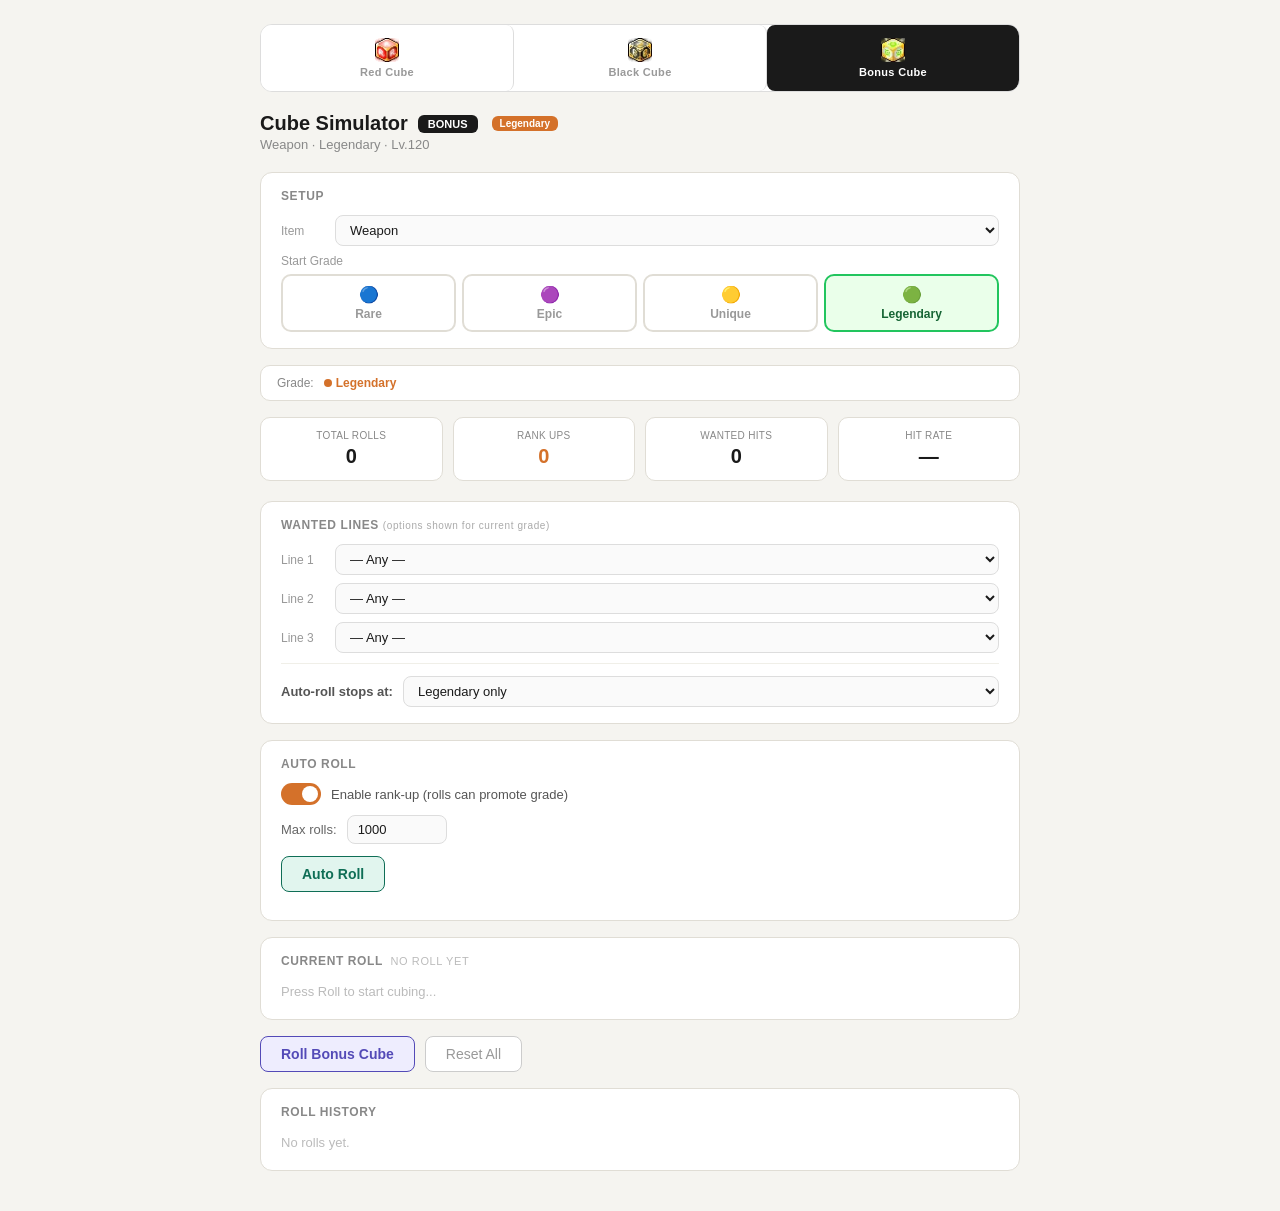
==== index.html @ b722763c "Update index.html" ====
<!DOCTYPE html>
<html lang="en">
<head>
<meta charset="UTF-8">
<meta name="viewport" content="width=device-width, initial-scale=1.0">
<title>MapleStory Cube Simulator</title>
<style>
  *, *::before, *::after { box-sizing: border-box; margin: 0; padding: 0; }
  body { font-family: -apple-system, BlinkMacSystemFont, 'Segoe UI', sans-serif; background: #f5f4f0; color: #1a1a1a; min-height: 100vh; padding: 24px 16px; }
  .container { max-width: 760px; margin: 0 auto; }

  .pot-tabs { display: flex; gap: 0; margin-bottom: 20px; border-radius: 12px; overflow: hidden; border: 1px solid #ddd; background: #fff; }
  .pot-tab {
    flex: 1; padding: 13px 10px; text-align: center; cursor: pointer;
    font-size: 14px; font-weight: 600; border: none; background: #fff;
    color: #999; transition: background 0.15s, color 0.15s; border-right: 1px solid #ddd;
    display: flex; flex-direction: column; align-items: center; gap: 4px; font-family: inherit;
  }
  .pot-tab:last-child { border-right: none; }
  .pot-tab .tab-icon { font-size: 20px; line-height: 1; width: 24px; height: 24px; object-fit: contain; }
  .pot-tab .tab-label { font-size: 11px; letter-spacing: 0.03em; }
  .pot-tab.active-bpot       { background: #1a1a1a; color: #fff; }
  .pot-tab.active-mpot-red   { background: #c0392b; color: #fff; }
  .pot-tab.active-mpot-black { background: #2c2c2c; color: #fff; }

  .grade-pill { font-size: 10px; font-weight: 700; padding: 2px 8px; border-radius: 6px; vertical-align: middle; margin-left: 4px; }
  .gpill-rare      { background: #2e8b57; color: #fff; }
  .gpill-epic      { background: #7b2d8b; color: #fff; }
  .gpill-unique    { background: #c9940a; color: #fff; }
  .gpill-legendary { background: #d4712a; color: #fff; }

  .sim-header { margin-bottom: 20px; }
  .sim-header h1 { font-size: 20px; font-weight: 700; margin-bottom: 2px; display: flex; align-items: center; gap: 10px; flex-wrap: wrap; }
  .sim-header .sub { font-size: 13px; color: #888; }
  .cube-badge { font-size: 11px; font-weight: 700; padding: 3px 10px; border-radius: 6px; }
  .badge-bpot  { background: #1a1a1a; color: #fff; }
  .badge-red   { background: #c0392b; color: #fff; }
  .badge-black { background: #2c2c2c; color: #fff; }

  .current-grade-bar {
    display: flex; align-items: center; gap: 10px; margin-bottom: 16px;
    background: #fff; border: 1px solid #e0ddd5; border-radius: 10px; padding: 10px 16px;
  }
  .cg-label { font-size: 12px; color: #888; }
  .cg-track { display: flex; gap: 6px; align-items: center; flex: 1; }
  .cg-step { display: flex; align-items: center; gap: 4px; font-size: 12px; font-weight: 600; color: #ccc; }
  .cg-step.done  { color: #2e8b57; }
  .cg-step.doing { color: #d4712a; font-weight: 700; }
  .cg-step .dot { width: 8px; height: 8px; border-radius: 50%; background: currentColor; }
  .cg-arrow { color: #ccc; font-size: 10px; }
  .cg-arrow.done { color: #2e8b57; }
  .rank-up-chance { font-size: 11px; color: #888; margin-left: auto; white-space: nowrap; }
  .rank-up-chance b { color: #d4712a; }

  .stats { display: grid; grid-template-columns: repeat(4, 1fr); gap: 10px; margin-bottom: 20px; }
  .stat { background: #fff; border: 1px solid #e0ddd5; border-radius: 10px; padding: 12px; text-align: center; }
  .stat-label { font-size: 10px; color: #888; margin-bottom: 4px; text-transform: uppercase; letter-spacing: 0.03em; }
  .stat-val { font-size: 20px; font-weight: 600; color: #1a1a1a; }
  .stat-val.highlight { color: #d4712a; }

  .card { background: #fff; border: 1px solid #e0ddd5; border-radius: 12px; padding: 16px 20px; margin-bottom: 16px; }
  .card-title { font-size: 12px; font-weight: 600; color: #888; text-transform: uppercase; letter-spacing: 0.05em; margin-bottom: 12px; }

  .wanted-row { display: flex; align-items: center; gap: 10px; margin-bottom: 8px; }
  .wanted-label { font-size: 12px; color: #999; min-width: 44px; }
  .wanted-select { flex: 1; font-size: 13px; padding: 6px 10px; border: 1px solid #ddd; border-radius: 8px; background: #fafafa; color: #1a1a1a; cursor: pointer; outline: none; font-family: inherit; }
  .wanted-select:focus { border-color: #534AB7; }

  .grade-bar { display: flex; gap: 6px; }
  .grade-btn {
    flex: 1; padding: 9px 6px; border-radius: 10px; border: 2px solid #e0ddd5;
    font-size: 12px; font-weight: 700; cursor: pointer; transition: all 0.15s;
    display: flex; flex-direction: column; align-items: center; gap: 3px;
    font-family: inherit; background: #fff; color: #999;
  }
  .grade-btn .grade-icon { font-size: 16px; }
  .grade-btn.active-rare      { background: #e6f0ff; border-color: #3b82f6; color: #1e40af; }
  .grade-btn.active-epic      { background: #f0e8f8; border-color: #7b2d8b; color: #52007a; }
  .grade-btn.active-unique    { background: #fff7cc; border-color: #facc15; color: #a16207; }
  .grade-btn.active-legendary { background: #eaffea; border-color: #22c55e; color: #166534; }

  .target-grade-row { display: flex; align-items: center; gap: 10px; margin-top: 10px; padding-top: 12px; border-top: 1px solid #f0efe8; }
  .target-grade-row label { font-size: 13px; color: #555; min-width: 90px; font-weight: 600; }
  .target-grade-row select { font-size: 13px; padding: 6px 10px; border: 1px solid #ddd; border-radius: 8px; background: #fafafa; color: #1a1a1a; cursor: pointer; outline: none; font-family: inherit; flex: 1; }

  .line-row { display: flex; align-items: center; gap: 10px; padding: 6px 0; border-bottom: 1px solid #f5f4f0; }
  .line-row:last-of-type { border-bottom: none; }
  .line-num { font-size: 12px; color: #bbb; min-width: 16px; }
  .line-name { flex: 1; font-size: 14px; color: #1a1a1a; }
  .badge { font-size: 11px; padding: 2px 9px; border-radius: 6px; font-weight: 500; }
  .badge-prime  { background: #EEEDFE; color: #3C3489; }
  .badge-normal { background: #f0efe8; color: #888; }
  .hit-notice    { margin-top: 8px; font-size: 12px; color: #534AB7; font-weight: 600; }
  .rankup-notice { margin-top: 8px; font-size: 12px; font-weight: 600; padding: 6px 10px; border-radius: 6px; }
  .rankup-to-epic      { background: #f0e8f8; color: #7b2d8b; }
  .rankup-to-unique    { background: #fff8e0; color: #7a5500; }
  .rankup-to-legendary { background: #fff0e0; color: #8a3a00; }

  .btn-row { display: flex; gap: 10px; margin-bottom: 16px; flex-wrap: wrap; }
  button { padding: 9px 20px; border-radius: 8px; border: 1px solid #ccc; background: #fff; color: #1a1a1a; font-size: 14px; cursor: pointer; transition: background 0.1s, transform 0.05s; font-family: inherit; }
  button:hover { background: #f0efe8; }
  button:active { transform: scale(0.97); }
  .btn-roll { font-weight: 600; }
  .btn-roll-bpot  { border-color: #534AB7; color: #534AB7; background: #EEEDFE; }
  .btn-roll-bpot:hover  { background: #e0ddf8; }
  .btn-roll-red   { border-color: #c0392b; color: #c0392b; background: #fdf0ef; }
  .btn-roll-red:hover   { background: #faddda; }
  .btn-roll-black { border-color: #2c2c2c; color: #2c2c2c; background: #f0f0f0; }
  .btn-roll-black:hover { background: #e4e4e4; }
  .btn-auto { border-color: #0F6E56; color: #0F6E56; font-weight: 600; background: #E1F5EE; }
  .btn-auto:hover { background: #c5eddf; }
  .btn-auto:disabled { opacity: 0.4; cursor: not-allowed; }
  .btn-reset { color: #999; }

  .auto-row { display: flex; align-items: center; gap: 10px; margin-bottom: 12px; flex-wrap: wrap; }
  .auto-row label { font-size: 13px; color: #666; }
  .auto-input { width: 100px; padding: 6px 10px; border: 1px solid #ddd; border-radius: 8px; font-size: 13px; background: #fafafa; color: #1a1a1a; outline: none; font-family: inherit; }
  .auto-input:focus { border-color: #534AB7; }
  .auto-progress { font-size: 12px; color: #888; }

  .rankup-toggle { display: flex; align-items: center; gap: 10px; margin-bottom: 10px; }
  .toggle-switch { position: relative; display: inline-block; width: 40px; height: 22px; }
  .toggle-switch input { opacity: 0; width: 0; height: 0; }
  .slider { position: absolute; cursor: pointer; top:0; left:0; right:0; bottom:0; background:#ccc; border-radius:22px; transition:.3s; }
  .slider:before { position:absolute; content:""; height:16px; width:16px; left:3px; bottom:3px; background:#fff; border-radius:50%; transition:.3s; }
  input:checked + .slider { background: #d4712a; }
  input:checked + .slider:before { transform: translateX(18px); }
  .toggle-label { font-size: 13px; color: #555; }

  .history-list { max-height: 300px; overflow-y: auto; display: flex; flex-direction: column; gap: 4px; }
  .history-item { background: #fafafa; border-radius: 8px; padding: 6px 10px; font-size: 12px; color: #555; display: flex; gap: 8px; align-items: center; border: 1px solid transparent; flex-wrap: wrap; }
  .history-item.is-hit    { background: #EEEDFE; border-color: #c8c4f0; }
  .history-item.is-rankup { background: #fff0e0; border-color: #f0c080; }
  .history-num  { color: #bbb; min-width: 28px; font-size: 11px; }
  .history-lines { flex: 1; line-height: 1.5; min-width: 0; }
  .history-hit-badge    { font-size: 10px; background: #534AB7; color: #fff; padding: 1px 7px; border-radius: 5px; font-weight: 600; flex-shrink: 0; }
  .history-rankup-badge { font-size: 10px; background: #d4712a; color: #fff; padding: 1px 7px; border-radius: 5px; font-weight: 600; flex-shrink: 0; }
  .history-grade-pill { font-size: 10px; padding: 1px 6px; border-radius: 5px; font-weight: 700; flex-shrink: 0; }
  .history-list::-webkit-scrollbar { width: 4px; }
  .history-list::-webkit-scrollbar-thumb { background: #ddd; border-radius: 4px; }

  .summary-box { border-radius: 10px; padding: 12px 16px; margin-bottom: 4px; }
  .summary-green   { background: #E1F5EE; border: 1px solid #9FE1CB; }
  .summary-red-err { background: #FAECE7; border: 1px solid #F5C4B3; }
  .summary-box .sum-title { font-size: 12px; font-weight: 600; margin-bottom: 6px; }
  .summary-green   .sum-title { color: #085041; }
  .summary-red-err .sum-title { color: #712B13; }
  .summary-box .sum-body { font-size: 13px; line-height: 1.6; }
  .summary-green   .sum-body { color: #0F6E56; }
  .summary-red-err .sum-body { color: #993C1D; }
  .hit-list-row { font-size: 12px; color: #0F6E56; padding: 3px 0; border-bottom: 1px solid #9FE1CB44; }
  .hit-list-num { color: #bbb; min-width: 32px; display: inline-block; }

  .empty-note   { font-size: 13px; color: #bbb; padding: 4px 0; }
  .loading-note { font-size: 13px; color: #aaa; padding: 4px 0; font-style: italic; }
  .error-note   { font-size: 13px; color: #c0392b; padding: 4px 0; }
</style>
</head>
<body>
<div class="container">

  <!-- TABS -->
  <div class="pot-tabs">
    <button class="pot-tab" id="tab-mpot-red" onclick="switchPot('mpot-red')">
      <img class="tab-icon" src="images/RED.webp" onerror="this.outerHTML='<span class=tab-icon>🟥</span>'" alt="">
      <span class="tab-label">Red Cube</span>
    </button>
    <button class="pot-tab" id="tab-mpot-black" onclick="switchPot('mpot-black')">
      <img class="tab-icon" src="images/BLACK.webp" onerror="this.outerHTML='<span class=tab-icon>⬛</span>'" alt="">
      <span class="tab-label">Black Cube</span>
    </button>
    <button class="pot-tab" id="tab-bpot" onclick="switchPot('bpot')">
      <img class="tab-icon" src="images/ADDITIONAL.webp" onerror="this.outerHTML='<span class=tab-icon>💠</span>'" alt="">
      <span class="tab-label">Bonus Cube</span>
    </button>
  </div>

  <!-- HEADER -->
  <div class="sim-header">
    <h1>
      Cube Simulator
      <span class="cube-badge badge-bpot" id="cube-badge">BONUS</span>
      <span class="grade-pill gpill-legendary" id="header-grade-pill">Legendary</span>
    </h1>
    <p class="sub" id="sim-sub">Weapon · Legendary · Lv.120</p>
  </div>

  <!-- SETUP -->
  <div class="card">
    <div class="card-title">Setup</div>
    <div class="wanted-row">
      <span class="wanted-label">Item</span>
      <select id="item-type" class="wanted-select" onchange="onItemChange()">
        <option value="weapon">Weapon</option>
        <option value="secondary">Secondary Weapon</option>
        <option value="emblem">Emblem</option>
        <option value="hat">Hat</option>
        <option value="overall">Overall</option>
        <option value="gloves">Gloves</option>
        <option value="accessory">Accessory</option>
      </select>
    </div>
    <div style="margin-bottom:0;">
      <div style="font-size:12px;color:#999;margin-bottom:6px;">Start Grade</div>
      <div class="grade-bar">
        <button class="grade-btn" id="gbtn-rare"      onclick="setStartGrade('rare')">      <span class="grade-icon">🔵</span>Rare</button>
        <button class="grade-btn" id="gbtn-epic"      onclick="setStartGrade('epic')">      <span class="grade-icon">🟣</span>Epic</button>
        <button class="grade-btn" id="gbtn-unique"    onclick="setStartGrade('unique')">    <span class="grade-icon">🟡</span>Unique</button>
        <button class="grade-btn active-legendary" id="gbtn-legendary" onclick="setStartGrade('legendary')"><span class="grade-icon">🟢</span>Legendary</button>
      </div>
    </div>
  </div>

  <!-- CURRENT GRADE TRACK -->
  <div class="current-grade-bar">
    <span class="cg-label">Grade:</span>
    <div class="cg-track" id="grade-track"></div>
    <span class="rank-up-chance" id="rankup-chance-label"></span>
  </div>

  <!-- STATS -->
  <div class="stats">
    <div class="stat"><div class="stat-label">Total Rolls</div><div class="stat-val" id="s-total">0</div></div>
    <div class="stat"><div class="stat-label">Rank Ups</div><div class="stat-val highlight" id="s-rankups">0</div></div>
    <div class="stat"><div class="stat-label">Wanted Hits</div><div class="stat-val" id="s-hits">0</div></div>
    <div class="stat"><div class="stat-label">Hit Rate</div><div class="stat-val" id="s-rate">—</div></div>
  </div>

  <!-- WANTED LINES -->
  <div class="card">
    <div class="card-title">Wanted Lines <span style="font-weight:400;color:#aaa;font-size:10px;text-transform:none;">(options shown for current grade)</span></div>
    <div id="wanted-lines"><div class="loading-note">Loading...</div></div>
    <div class="target-grade-row">
      <label>Auto-roll stops at:</label>
      <select id="target-grade"><option value="legendary" selected>Legendary only</option></select>
    </div>
  </div>

  <!-- AUTO ROLL -->
  <div class="card">
    <div class="card-title">Auto Roll</div>
    <div class="rankup-toggle">
      <label class="toggle-switch">
        <input type="checkbox" id="rankup-enabled" checked>
        <span class="slider"></span>
      </label>
      <span class="toggle-label">Enable rank-up (rolls can promote grade)</span>
    </div>
    <div class="auto-row">
      <label>Max rolls:</label>
      <input class="auto-input" type="number" id="auto-max" value="1000" min="1" max="100000">
      <span class="auto-progress" id="auto-progress"></span>
    </div>
    <div class="btn-row" style="margin-bottom:0;">
      <button class="btn-auto" id="btn-auto" onclick="doAutoRoll()">Auto Roll</button>
    </div>
    <div id="auto-summary" style="margin-top:12px;"></div>
  </div>

  <!-- CURRENT RESULT -->
  <div class="card">
    <div class="card-title">Current Roll &nbsp;<span id="roll-label" style="font-size:11px;color:#bbb;font-weight:400;">No roll yet</span></div>
    <div id="result-lines"><div class="empty-note">Press Roll to start cubing...</div></div>
  </div>

  <!-- ROLL BUTTONS -->
  <div class="btn-row">
    <button class="btn-roll btn-roll-bpot" id="btn-roll" onclick="doRoll()">Roll Bonus Cube</button>
    <button class="btn-reset" onclick="doReset()">Reset All</button>
  </div>

  <!-- HISTORY -->
  <div class="card">
    <div class="card-title">Roll History</div>
    <div class="history-list" id="history-list">
      <div class="empty-note">No rolls yet.</div>
    </div>
  </div>

</div>
<script>
// =============================================
// JSON FILE FORMAT (new multi-grade format):
//
// data/bpot/weapon.json:
// {
//   "rare":      [ ...probabilityInfos array... ],
//   "epic":      [ ...probabilityInfos array... ],
//   "unique":    [ ...probabilityInfos array... ],
//   "legendary": [ ...probabilityInfos array... ]
// }
//
// BACKWARD COMPATIBLE: if your existing files are a plain array [],
// they will be treated as legendary-only automatically.
//
// To generate all files for all grades, run fetch_data.py once.
// =============================================

const GRADE_ORDER = ['rare','epic','unique','legendary'];
const GRADE_LABEL = { rare:'Rare', epic:'Epic', unique:'Unique', legendary:'Legendary' };
const GRADE_ICON  = { rare:'🔵', epic:'🟣', unique:'🟡', legendary:'🟢' };
const ITEM_LABELS = {
  weapon:'Weapon', secondary:'Secondary Weapon', emblem:'Emblem',
  hat:'Hat', overall:'Overall', gloves:'Gloves', accessory:'Accessory'
};

const RANKUP_CHANCE = {
  'bpot':       { rare:4.7619, epic:1.9608, unique:0.4975, legendary:0 },
  'mpot-red':   { rare:2.0,    epic:1.0,    unique:0.2,    legendary:0 },
  'mpot-black': { rare:2.0,    epic:1.0,    unique:0.2,    legendary:0 },
};

// ── STATE ──
let currentPot   = 'bpot';
let currentItem  = 'weapon';
let startGrade   = 'legendary';
let currentGrade = 'legendary';
let fileCache    = {};  // key `pot|item` -> { rare:[...], epic:[...], unique:[...], legendary:[...] }
let totalRolls=0, wantedHits=0, rankUpCount=0, history=[];

// ── DATA PATHS (local JSON) ──
function dataPath(pot, item) {
  if (pot === 'bpot')        return `data/bpot/${item}.json`;
  if (pot === 'mpot-red')    return `data/mpot/red/${item}.json`;
  if (pot === 'mpot-black')  return `data/mpot/black/${item}.json`;
}

async function loadFile(pot, item) {
  const key = `${pot}|${item}`;
  if (fileCache[key]) return fileCache[key];
  try {
    const r = await fetch(dataPath(pot, item));
    if (!r.ok) throw new Error(`HTTP ${r.status}`);
    const json = await r.json();
    // Backward compat: old files are plain arrays (legendary only)
    if (Array.isArray(json)) {
      fileCache[key] = { rare:[], epic:[], unique:[], legendary: json };
    } else {
      fileCache[key] = { rare:[], epic:[], unique:[], legendary:[], ...json };
    }
    return fileCache[key];
  } catch(e) {
    console.error('Load failed:', dataPath(pot, item), e);
    return null;
  }
}

function getGradeData(pot, item, grade) {
  return fileCache[`${pot}|${item}`]?.[grade] || null;
}

// ── SWITCHING ──
function switchPot(pot) { currentPot=pot; currentGrade=startGrade; refreshAll(); }
function onItemChange() { currentItem=document.getElementById('item-type').value; currentGrade=startGrade; refreshAll(); }
function setStartGrade(g) { startGrade=g; currentGrade=g; updateTargetGradeOptions(); refreshAll(); }

// ── REFRESH ──
async function refreshAll() {
  applyTheme(); updateGradeButtons(); updateGradeTrack();
  document.getElementById('wanted-lines').innerHTML = '<div class="loading-note">Loading...</div>';
  const ok = await loadFile(currentPot, currentItem);
  if (!ok) {
    document.getElementById('wanted-lines').innerHTML =
      '<div class="error-note">Failed to load data. Run <b>fetch_data.py</b> first, then serve with: <code>python -m http.server 8080</code></div>';
    return;
  }
  buildWanted(); doReset();
}

// ── THEME ──
function applyTheme() {
  ['bpot','mpot-red','mpot-black'].forEach(p => {
    document.getElementById(`tab-${p}`).className = `pot-tab${currentPot===p ? ` active-${p}` : ''}`;
  });
  const badge=document.getElementById('cube-badge'), btn=document.getElementById('btn-roll');
  const cfg = {
    'bpot':       ['BONUS','badge-bpot','btn-roll btn-roll-bpot','Roll Bonus Cube'],
    'mpot-red':   ['RED','badge-red','btn-roll btn-roll-red','Roll Red Cube'],
    'mpot-black': ['BLACK','badge-black','btn-roll btn-roll-black','Roll Black Cube'],
  }[currentPot];
  badge.textContent=cfg[0]; badge.className=`cube-badge ${cfg[1]}`;
  btn.className=cfg[2]; btn.textContent=cfg[3];
  document.getElementById('sim-sub').textContent =
    `${ITEM_LABELS[currentItem]} · ${GRADE_LABEL[currentGrade]} · Lv.120`;
}

function updateGradeButtons() {
  GRADE_ORDER.forEach(g => {
    document.getElementById(`gbtn-${g}`).className = `grade-btn${g===startGrade ? ` active-${g}` : ''}`;
  });
}

function updateHeaderGrade() {
  const p=document.getElementById('header-grade-pill');
  p.textContent=GRADE_LABEL[currentGrade]; p.className=`grade-pill gpill-${currentGrade}`;
  document.getElementById('sim-sub').textContent =
    `${ITEM_LABELS[currentItem]} · ${GRADE_LABEL[currentGrade]} · Lv.120`;
}

function updateGradeTrack() {
  const enabled = document.getElementById('rankup-enabled').checked;
  const c=document.getElementById('grade-track'); c.innerHTML='';
  const si=GRADE_ORDER.indexOf(startGrade);
  for (let i=si; i<GRADE_ORDER.length; i++) {
    const g=GRADE_ORDER[i], ci=GRADE_ORDER.indexOf(currentGrade);
    if (i>si) {
      const a=document.createElement('span');
      a.className='cg-arrow'+(ci>i?' done':''); a.textContent='›'; c.appendChild(a);
    }
    const s=document.createElement('span');
    s.className='cg-step'+(ci>i?' done':g===currentGrade?' doing':'');
    s.innerHTML=`<span class="dot"></span>${GRADE_LABEL[g]}`; c.appendChild(s);
  }
  const cl=document.getElementById('rankup-chance-label');
  cl.innerHTML = (!enabled||currentGrade==='legendary') ? '' :
    `Rank-up: <b>${RANKUP_CHANCE[currentPot][currentGrade]}%</b>`;
}

function updateTargetGradeOptions() {
  const sel=document.getElementById('target-grade');
  const si=GRADE_ORDER.indexOf(startGrade); sel.innerHTML='';
  for (let i=si; i<GRADE_ORDER.length; i++) {
    const g=GRADE_ORDER[i], o=document.createElement('option');
    o.value=g;
    o.textContent = i===GRADE_ORDER.length-1 ? `${GRADE_LABEL[g]} only` :
                    i===si                    ? `${GRADE_LABEL[g]} (any)` :
                    `${GRADE_LABEL[g]} or above`;
    if (g==='legendary'||i===GRADE_ORDER.length-1) o.selected=true;
    sel.appendChild(o);
  }
}

// ── BUILD WANTED ──
function buildWanted() {
  const info=getGradeData(currentPot,currentItem,currentGrade);
  const c=document.getElementById('wanted-lines');

  // Save current selections before rebuilding
  const saved=[0,1,2].map(i=>document.getElementById(`want-${i}`)?.value||'');

  c.innerHTML='';
  if (!info?.length) {
    c.innerHTML=`<div class="error-note">No data for ${GRADE_LABEL[currentGrade]}. Run <b>fetch_data.py</b> to download all grades.</div>`;
    return;
  }
  const lc=Math.min(3,info.length);
  for (let i=0; i<lc; i++) {
    const opts=(info[i]?.probabilityInfo||[]).map(x=>x.optionDescription);
    const row=document.createElement('div'); row.className='wanted-row';
    row.innerHTML=`<span class="wanted-label">Line ${i+1}</span>
      <select class="wanted-select" id="want-${i}">
        <option value="">— Any —</option>
        ${opts.map(o=>`<option value="${o}">${o}</option>`).join('')}
      </select>`;
    c.appendChild(row);
    // Restore saved value if it still exists in the new option list
    if (saved[i]) {
      const sel=document.getElementById(`want-${i}`);
      if ([...sel.options].some(o=>o.value===saved[i])) sel.value=saved[i];
    }
  }
}

// ── PICK / ROLL ──
function pick(list) {
  if (!list?.length) return 'No Option';
  let r=Math.random()*100, s=0;
  for (let x of list) { s+=parseFloat(x.probability); if(r<=s) return x.optionDescription; }
  return list[list.length-1].optionDescription;
}
function rollOnce(info) {
  if (!info?.length) return ['No Data','No Data','No Data'];
  return [
    pick(info[0]?.probabilityInfo),
    pick((info[1]||info[0])?.probabilityInfo),
    pick((info[2]||info[1]||info[0])?.probabilityInfo),
  ];
}
function checkRankUp() {
  if (!document.getElementById('rankup-enabled').checked || currentGrade==='legendary') return false;
  return Math.random()*100 < (RANKUP_CHANCE[currentPot][currentGrade]||0);
}
function isPrime(l) { return /\+12%|\+10%|\+18%|\+40%|\+30%|\+35%|Levels: \+2/.test(l||''); }

// ── WANTED CHECK ──
const SVM = {
  "ATT: +9%":{f:"ATT_PCT",v:9},"ATT: +12%":{f:"ATT_PCT",v:12},
  "Magic ATT: +9%":{f:"MATT_PCT",v:9},"Magic ATT: +12%":{f:"MATT_PCT",v:12},
  "STR : +6%":{f:"STR",v:6},"STR : +9%":{f:"STR",v:9},"STR : +12%":{f:"STR",v:12},
  "DEX : +6%":{f:"DEX",v:6},"DEX : +9%":{f:"DEX",v:9},"DEX : +12%":{f:"DEX",v:12},
  "INT : +6%":{f:"INT",v:6},"INT : +9%":{f:"INT",v:9},"INT : +12%":{f:"INT",v:12},
  "LUK : +6%":{f:"LUK",v:6},"LUK : +9%":{f:"LUK",v:9},"LUK : +12%":{f:"LUK",v:12},
  "All Stats: +6%":{f:"ALLSTAT",v:6},"All Stats: +9%":{f:"ALLSTAT",v:9},
  "Damage: +9%":{f:"DMG",v:9},"Damage: +12%":{f:"DMG",v:12},
  "Boss Damage: +12%":{f:"BOSS",v:12},"Boss Damage: +18%":{f:"BOSS",v:18},
  "Boss Damage: +30%":{f:"BOSS",v:30},"Boss Damage: +35%":{f:"BOSS",v:35},"Boss Damage: +40%":{f:"BOSS",v:40},
  "DEF Ignored: +4%":{f:"IED",v:4},"DEF Ignored: +5%":{f:"IED",v:5},
  "DEF Ignored: +30%":{f:"IED",v:30},"DEF Ignored: +35%":{f:"IED",v:35},"DEF Ignored: +40%":{f:"IED",v:40},
  "Critical Rate: +9%":{f:"CRITRATE",v:9},"Critical Rate: +12%":{f:"CRITRATE",v:12},
  "Critical Damage: +1%":{f:"CRITDMG",v:1},"Critical Damage: +3%":{f:"CRITDMG",v:3},"Critical Damage: +8%":{f:"CRITDMG",v:8},
  "Max HP: +7%":{f:"HP",v:7},"Max HP: +10%":{f:"HP",v:10},
  "Max MP: +7%":{f:"MP",v:7},"Max MP: +10%":{f:"MP",v:10},
  "STR per 10 Character Levels: +1":{f:"STR_LV",v:1},"STR per 10 Character Levels: +2":{f:"STR_LV",v:2},
  "DEX per 10 Character Levels: +1":{f:"DEX_LV",v:1},"DEX per 10 Character Levels: +2":{f:"DEX_LV",v:2},
  "INT per 10 Character Levels: +1":{f:"INT_LV",v:1},"INT per 10 Character Levels: +2":{f:"INT_LV",v:2},
  "LUK per 10 Character Levels: +1":{f:"LUK_LV",v:1},"LUK per 10 Character Levels: +2":{f:"LUK_LV",v:2},
  "ATT per 10 Character Levels: +1":{f:"ATT_LV",v:1},
  "M. ATT per 10 Character Levels: +1":{f:"MATT_LV",v:1},
};
function sbf(lines){const t={};for(let l of lines){const e=SVM[l];if(e)t[e.f]=(t[e.f]||0)+e.v;}return t;}
function getWanted(){return[0,1,2].map(i=>document.getElementById(`want-${i}`)?.value||'');}
function anyWantedSet(){return getWanted().some(x=>x!=='');}
function checkWanted(lines){
  const wanted=getWanted().filter(x=>x!=='');
  if(!wanted.length)return false;
  const mw={},ew=[];
  for(let w of wanted){const e=SVM[w];if(e)mw[e.f]=(mw[e.f]||0)+e.v;else ew.push(w);}
  const r=sbf(lines);
  for(let[f,n]of Object.entries(mw)){if((r[f]||0)<n)return false;}
  const pool=[...lines];
  for(let req of ew){const i=pool.indexOf(req);if(i===-1)return false;pool.splice(i,1);}
  return true;
}
function gradeMetTarget(){
  const t=document.getElementById('target-grade')?.value||'legendary';
  return GRADE_ORDER.indexOf(currentGrade)>=GRADE_ORDER.indexOf(t);
}

// ── SINGLE ROLL ──
function doRoll() {
  const info=getGradeData(currentPot,currentItem,currentGrade);
  if(!info?.length){alert('No data for this grade. Run fetch_data.py first.');return;}
  const didRankUp=checkRankUp();
  let rankedUpTo=null;
  if(didRankUp){
    const ci=GRADE_ORDER.indexOf(currentGrade);
    if(ci<GRADE_ORDER.length-1){
      rankedUpTo=GRADE_ORDER[ci+1]; currentGrade=rankedUpTo; rankUpCount++;
      updateHeaderGrade(); updateGradeTrack(); applyTheme(); buildWanted();
    }
  }
  const rollInfo=getGradeData(currentPot,currentItem,currentGrade)||info;
  const lines=rollOnce(rollInfo);
  totalRolls++;
  const hit=checkWanted(lines);
  if(hit)wantedHits++;
  history.unshift({num:totalRolls,lines,hit,rankedUpTo,grade:currentGrade});
  updateResult(lines,hit,rankedUpTo); updateStats(); updateHistory();
}

// ── AUTO ROLL ──
function doAutoRoll(){
  const hasWanted=anyWantedSet();
  const targetGrade=document.getElementById('target-grade')?.value||'legendary';
  if(!hasWanted && targetGrade===startGrade){
    document.getElementById('auto-summary').innerHTML=
      '<div style="font-size:13px;color:#c0392b;margin-top:4px;">Set at least one Wanted Line, or choose a higher target grade.</div>';
    return;
  }
  const maxRolls=Math.min(parseInt(document.getElementById('auto-max').value)||1000,100000);
  const btn=document.getElementById('btn-auto'); btn.disabled=true;
  document.getElementById('auto-summary').innerHTML='';
  let rolled=0; const hits=[],rankUps=[];

  function chunk(){
    const end=Math.min(rolled+1000,maxRolls);
    while(rolled<end){
      const info=getGradeData(currentPot,currentItem,currentGrade);
      if(!info?.length)break;
      const didRankUp=checkRankUp(); let rankedUpTo=null;
      if(didRankUp){
        const ci=GRADE_ORDER.indexOf(currentGrade);
        if(ci<GRADE_ORDER.length-1){
          rankedUpTo=GRADE_ORDER[ci+1]; currentGrade=rankedUpTo; rankUpCount++;
          rankUps.push({num:totalRolls+1,from:GRADE_ORDER[ci],to:rankedUpTo});
          history.unshift({num:totalRolls+1,lines:[],hit:false,rankedUpTo,grade:rankedUpTo,isRankUpEvent:true});
          updateGradeTrack(); updateHeaderGrade();
        }
      }
      const rollInfo=getGradeData(currentPot,currentItem,currentGrade)||info;
      const lines=rollOnce(rollInfo); rolled++; totalRolls++;
      const hit=checkWanted(lines);
      if(hit){wantedHits++;hits.push({num:totalRolls,lines,grade:currentGrade});}
      history.unshift({num:totalRolls,lines,hit,rankedUpTo,grade:currentGrade});
      if(gradeMetTarget()&&(!hasWanted||hit))break;
    }
    document.getElementById('auto-progress').textContent=
      `${rolled.toLocaleString()} / ${maxRolls.toLocaleString()} rolled...`;
    updateStats(); applyTheme();
    const stop=rolled>=maxRolls||(gradeMetTarget()&&(!hasWanted||hits.length>0));
    if(!stop){setTimeout(chunk,0);return;}
    btn.disabled=false;
    document.getElementById('auto-progress').textContent='';
    if(history.length>200)history=history.slice(0,200);
    updateHistory(); buildWanted(); showAutoSummary(rolled,hits,rankUps);
  }
  chunk();
}

// ── UI UPDATES ──
function updateResult(lines,hit,rankedUpTo){
  document.getElementById('roll-label').textContent=
    `Roll #${totalRolls.toLocaleString()} · ${GRADE_ICON[currentGrade]} ${GRADE_LABEL[currentGrade]}`;
  let html=lines.map((l,i)=>
    `<div class="line-row">
      <span class="line-num">${i+1}</span>
      <span class="line-name">${l}</span>
      <span class="badge ${(i===0||isPrime(l))?'badge-prime':'badge-normal'}">${(i===0||isPrime(l))?'Prime':'Normal'}</span>
    </div>`).join('');
  if(rankedUpTo)html+=`<div class="rankup-notice rankup-to-${rankedUpTo}">⬆ Ranked up to ${GRADE_ICON[rankedUpTo]} ${GRADE_LABEL[rankedUpTo]}!</div>`;
  if(hit)html+='<div class="hit-notice">✓ Wanted lines matched!</div>';
  document.getElementById('result-lines').innerHTML=html;
}
function updateStats(){
  document.getElementById('s-total').textContent=totalRolls.toLocaleString();
  document.getElementById('s-rankups').textContent=rankUpCount.toLocaleString();
  document.getElementById('s-hits').textContent=wantedHits.toLocaleString();
  document.getElementById('s-rate').textContent=totalRolls>0?((wantedHits/totalRolls)*100).toFixed(2)+'%':'—';
}
function gpHtml(grade){
  const c={rare:'#2e8b57',epic:'#7b2d8b',unique:'#c9940a',legendary:'#d4712a'};
  return `<span class="history-grade-pill" style="background:${c[grade]||'#aaa'};color:#fff;">${GRADE_LABEL[grade]||grade}</span>`;
}
function updateHistory(){
  const c=document.getElementById('history-list');
  if(!history.length){c.innerHTML='<div class="empty-note">No rolls yet.</div>';return;}
  c.innerHTML=history.slice(0,200).map(h=>{
    if(h.isRankUpEvent)return`<div class="history-item is-rankup">
      <span class="history-num">#${h.num}</span>
      <span class="history-lines">⬆ Ranked up to ${GRADE_LABEL[h.rankedUpTo]||h.rankedUpTo}!</span>
      <span class="history-rankup-badge">RANK UP</span>${gpHtml(h.grade)}</div>`;
    return`<div class="history-item ${h.hit?'is-hit':''}">
      <span class="history-num">#${h.num}</span>
      <span class="history-lines">${h.lines.join(' · ')}</span>
      ${h.hit?'<span class="history-hit-badge">HIT</span>':''}
      ${h.rankedUpTo?`<span class="history-rankup-badge">⬆${GRADE_LABEL[h.rankedUpTo]}</span>`:''}
      ${gpHtml(h.grade)}</div>`;
  }).join('');
}
function showAutoSummary(rolled,hits,rankUps){
  let html='';
  if(rankUps.length){
    html+=`<div class="summary-box" style="background:#fff8ee;border:1px solid #f0c080;margin-bottom:8px;">
      <div class="sum-title" style="color:#7a4400;">⬆ ${rankUps.length} Rank-Up${rankUps.length>1?'s':''} in ${rolled.toLocaleString()} rolls</div>
      <div class="sum-body" style="color:#a05000;">${rankUps.slice(0,5).map(r=>`Roll #${r.num}: ${GRADE_LABEL[r.from]} → ${GRADE_LABEL[r.to]}`).join('<br>')}${rankUps.length>5?`<br>...and ${rankUps.length-5} more`:''}</div>
    </div>`;
  }
  if(!hits.length){
    html+=`<div class="summary-box summary-red-err">
      <div class="sum-title">No wanted-line hits in ${rolled.toLocaleString()} rolls</div>
      <div class="sum-body">Try more rolls or loosen your wanted lines. Current grade: ${GRADE_LABEL[currentGrade]}.</div>
    </div>`;
  } else {
    const avg=(rolled/hits.length).toFixed(1);
    const rows=hits.slice(0,20).map(r=>
      `<div class="hit-list-row"><span class="hit-list-num">#${r.num}</span>${r.lines.join(' · ')} ${gpHtml(r.grade)}</div>`).join('');
    const more=hits.length>20?`<div style="font-size:11px;color:#888;margin-top:6px;">...and ${hits.length-20} more hits</div>`:'';
    html+=`<div class="summary-box summary-green">
      <div class="sum-title">${hits.length} hit${hits.length>1?'s':''} in ${rolled.toLocaleString()} rolls — avg 1 per ${avg} rolls</div>
      <div class="sum-body" style="margin-bottom:8px;">Matching rolls:</div>${rows}${more}
    </div>`;
  }
  document.getElementById('auto-summary').innerHTML=html;
}
function doReset(){
  totalRolls=0;wantedHits=0;rankUpCount=0;history=[];currentGrade=startGrade;
  // Clear dropdowns first so buildWanted() doesn't restore old selections on reset
  [0,1,2].forEach(i=>{ const s=document.getElementById(`want-${i}`); if(s) s.value=''; });
  document.getElementById('result-lines').innerHTML='<div class="empty-note">Press Roll to start cubing...</div>';
  document.getElementById('roll-label').textContent='No roll yet';
  document.getElementById('auto-summary').innerHTML='';
  document.getElementById('auto-progress').textContent='';
  updateStats();updateHistory();updateHeaderGrade();updateGradeTrack();applyTheme();buildWanted();
}

// ── INIT ──
async function init(){
  applyTheme();updateGradeButtons();updateGradeTrack();updateTargetGradeOptions();
  await loadFile(currentPot,currentItem);
  buildWanted();updateStats();
}
init();
</script>
</body>
</html>
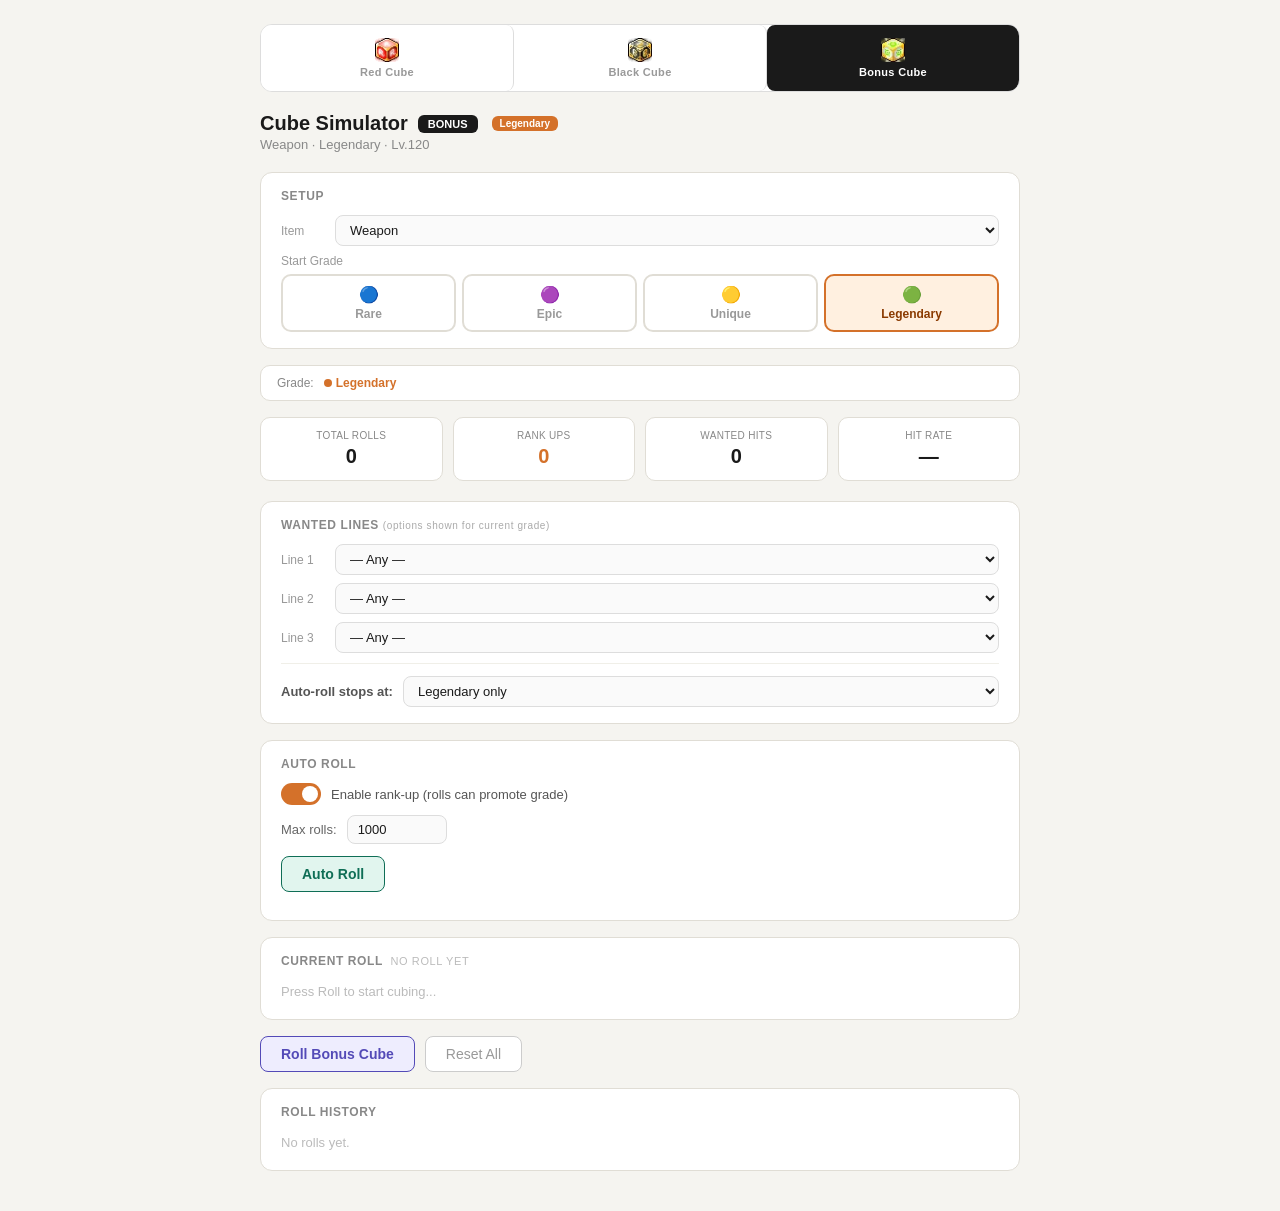
==== commit 2ae826c7: "Update index.html" ====
--- a/index.html
+++ b/index.html
@@ -74,10 +74,10 @@
     font-family: inherit; background: #fff; color: #999;
   }
   .grade-btn .grade-icon { font-size: 16px; }
-  .grade-btn.active-rare      { background: #e6f0ff; border-color: #3b82f6; color: #1e40af; }
+  .grade-btn.active-rare      { background: #e8f4e8; border-color: #2e8b57; color: #1a5c34; }
   .grade-btn.active-epic      { background: #f0e8f8; border-color: #7b2d8b; color: #52007a; }
-  .grade-btn.active-unique    { background: #fff7cc; border-color: #facc15; color: #a16207; }
-  .grade-btn.active-legendary { background: #eaffea; border-color: #22c55e; color: #166534; }
+  .grade-btn.active-unique    { background: #fff8e0; border-color: #c9940a; color: #7a5500; }
+  .grade-btn.active-legendary { background: #fff0e0; border-color: #d4712a; color: #8a3a00; }
 
   .target-grade-row { display: flex; align-items: center; gap: 10px; margin-top: 10px; padding-top: 12px; border-top: 1px solid #f0efe8; }
   .target-grade-row label { font-size: 13px; color: #555; min-width: 90px; font-weight: 600; }
@@ -306,8 +306,8 @@
 
 const RANKUP_CHANCE = {
   'bpot':       { rare:4.7619, epic:1.9608, unique:0.4975, legendary:0 },
-  'mpot-red':   { rare:2.0,    epic:1.0,    unique:0.2,    legendary:0 },
-  'mpot-black': { rare:2.0,    epic:1.0,    unique:0.2,    legendary:0 },
+  'mpot-red':   { rare:6.0,    epic:1.8,    unique:0.3,    legendary:0 },
+  'mpot-black': { rare:15.0,   epic:3.5,    unique:1.0,    legendary:0 },
 };
 
 // ── STATE ──
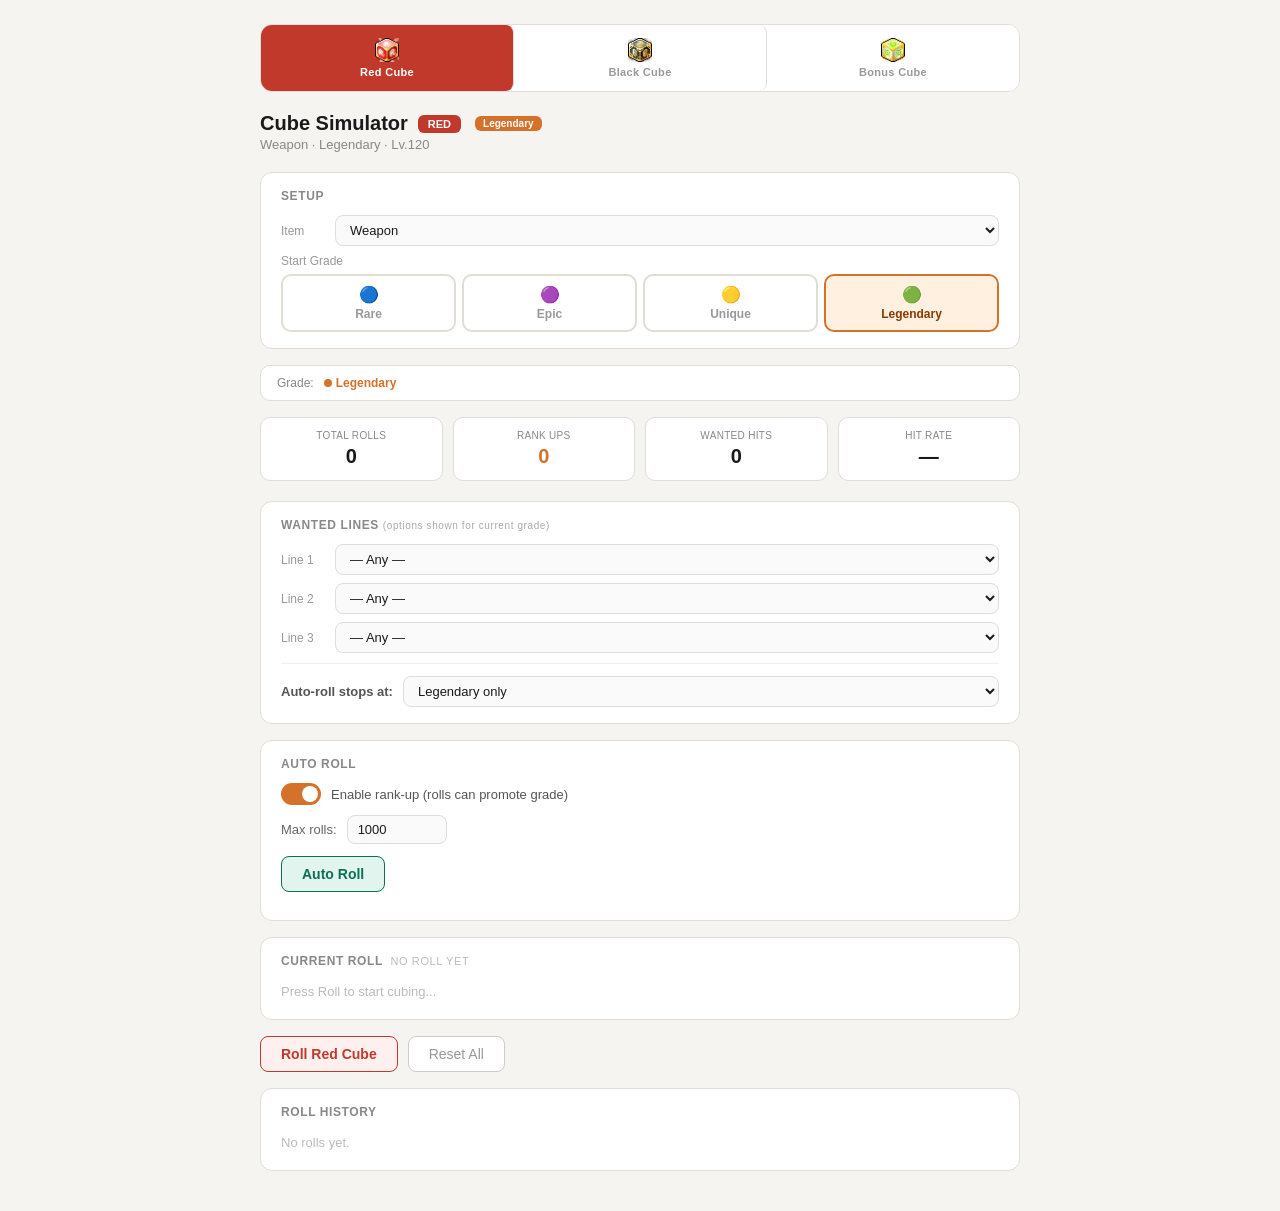
==== commit 3e76bf71: "Update index.html" ====
--- a/index.html
+++ b/index.html
@@ -311,7 +311,7 @@
 };
 
 // ── STATE ──
-let currentPot   = 'bpot';
+let currentPot   = 'mpot-red';
 let currentItem  = 'weapon';
 let startGrade   = 'legendary';
 let currentGrade = 'legendary';
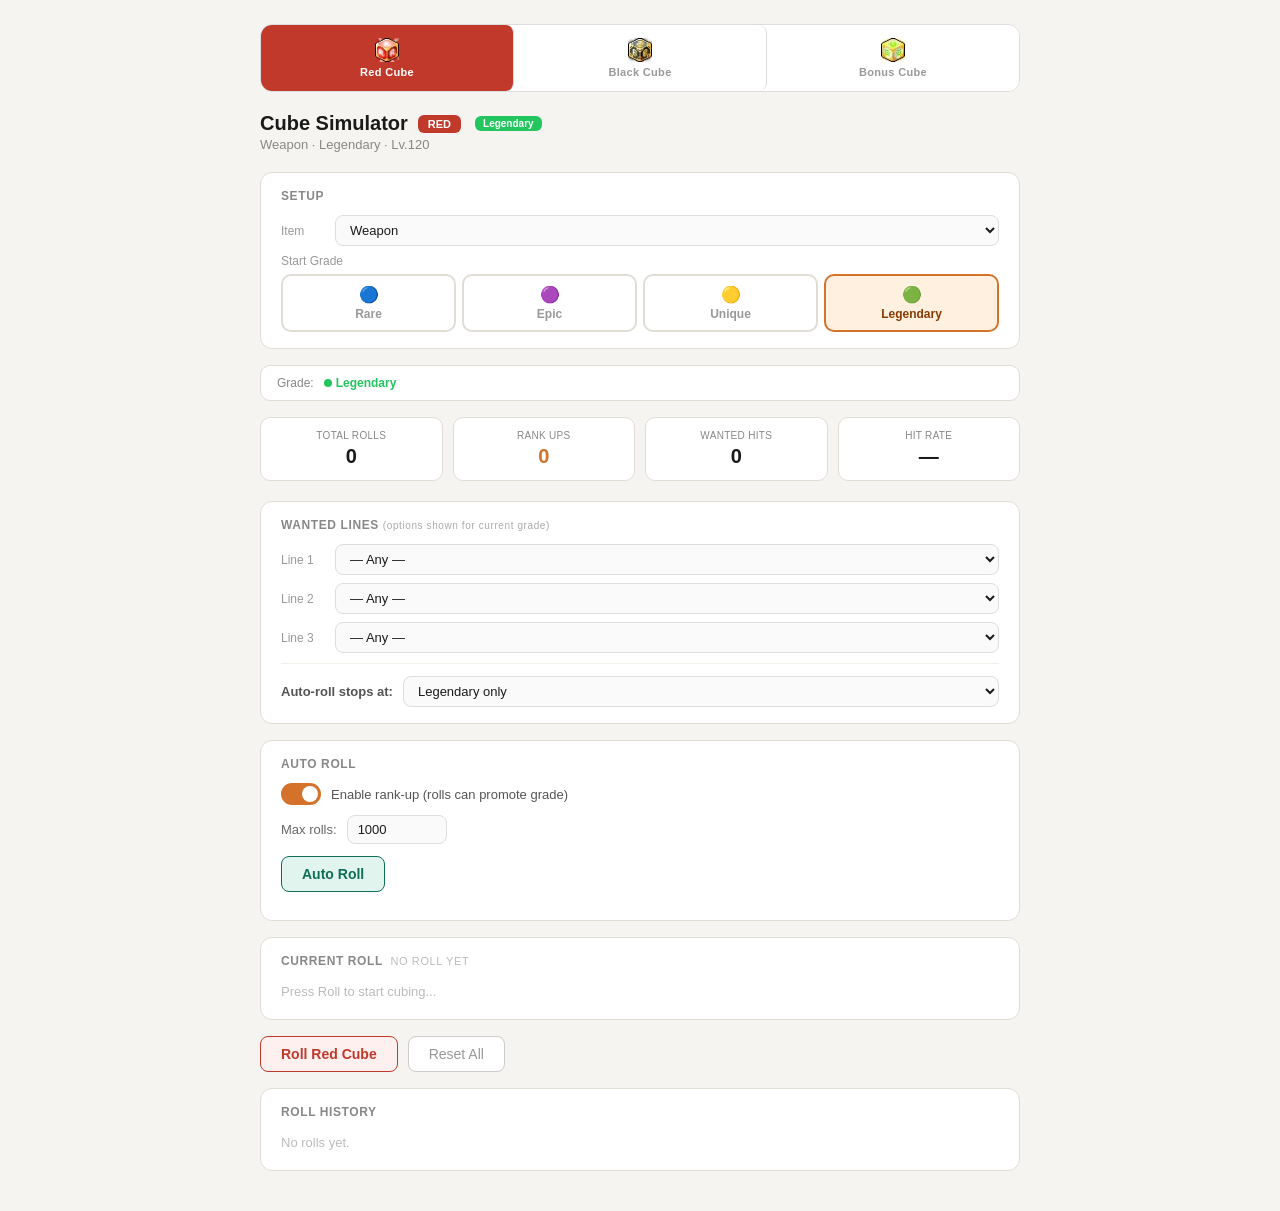
==== commit cb2cab7e: "Update index.html" ====
--- a/index.html
+++ b/index.html
@@ -24,10 +24,10 @@
   .pot-tab.active-mpot-black { background: #2c2c2c; color: #fff; }
 
   .grade-pill { font-size: 10px; font-weight: 700; padding: 2px 8px; border-radius: 6px; vertical-align: middle; margin-left: 4px; }
-  .gpill-rare      { background: #2e8b57; color: #fff; }
+  .gpill-rare      { background: #3b82f6; color: #fff; }
   .gpill-epic      { background: #7b2d8b; color: #fff; }
   .gpill-unique    { background: #c9940a; color: #fff; }
-  .gpill-legendary { background: #d4712a; color: #fff; }
+  .gpill-legendary { background: #22c55e; color: #fff; }
 
   .sim-header { margin-bottom: 20px; }
   .sim-header h1 { font-size: 20px; font-weight: 700; margin-bottom: 2px; display: flex; align-items: center; gap: 10px; flex-wrap: wrap; }
@@ -44,8 +44,8 @@
   .cg-label { font-size: 12px; color: #888; }
   .cg-track { display: flex; gap: 6px; align-items: center; flex: 1; }
   .cg-step { display: flex; align-items: center; gap: 4px; font-size: 12px; font-weight: 600; color: #ccc; }
-  .cg-step.done  { color: #2e8b57; }
-  .cg-step.doing { color: #d4712a; font-weight: 700; }
+  .cg-step.done  { color: #3b82f6; }
+  .cg-step.doing { color: #22c55e; font-weight: 700; }
   .cg-step .dot { width: 8px; height: 8px; border-radius: 50%; background: currentColor; }
   .cg-arrow { color: #ccc; font-size: 10px; }
   .cg-arrow.done { color: #2e8b57; }
@@ -618,7 +618,7 @@
   document.getElementById('s-rate').textContent=totalRolls>0?((wantedHits/totalRolls)*100).toFixed(2)+'%':'—';
 }
 function gpHtml(grade){
-  const c={rare:'#2e8b57',epic:'#7b2d8b',unique:'#c9940a',legendary:'#d4712a'};
+  const c={rare:'#3b82f6',epic:'#a855f7',unique:'#facc15',legendary:'#22c55e'};
   return `<span class="history-grade-pill" style="background:${c[grade]||'#aaa'};color:#fff;">${GRADE_LABEL[grade]||grade}</span>`;
 }
 function updateHistory(){
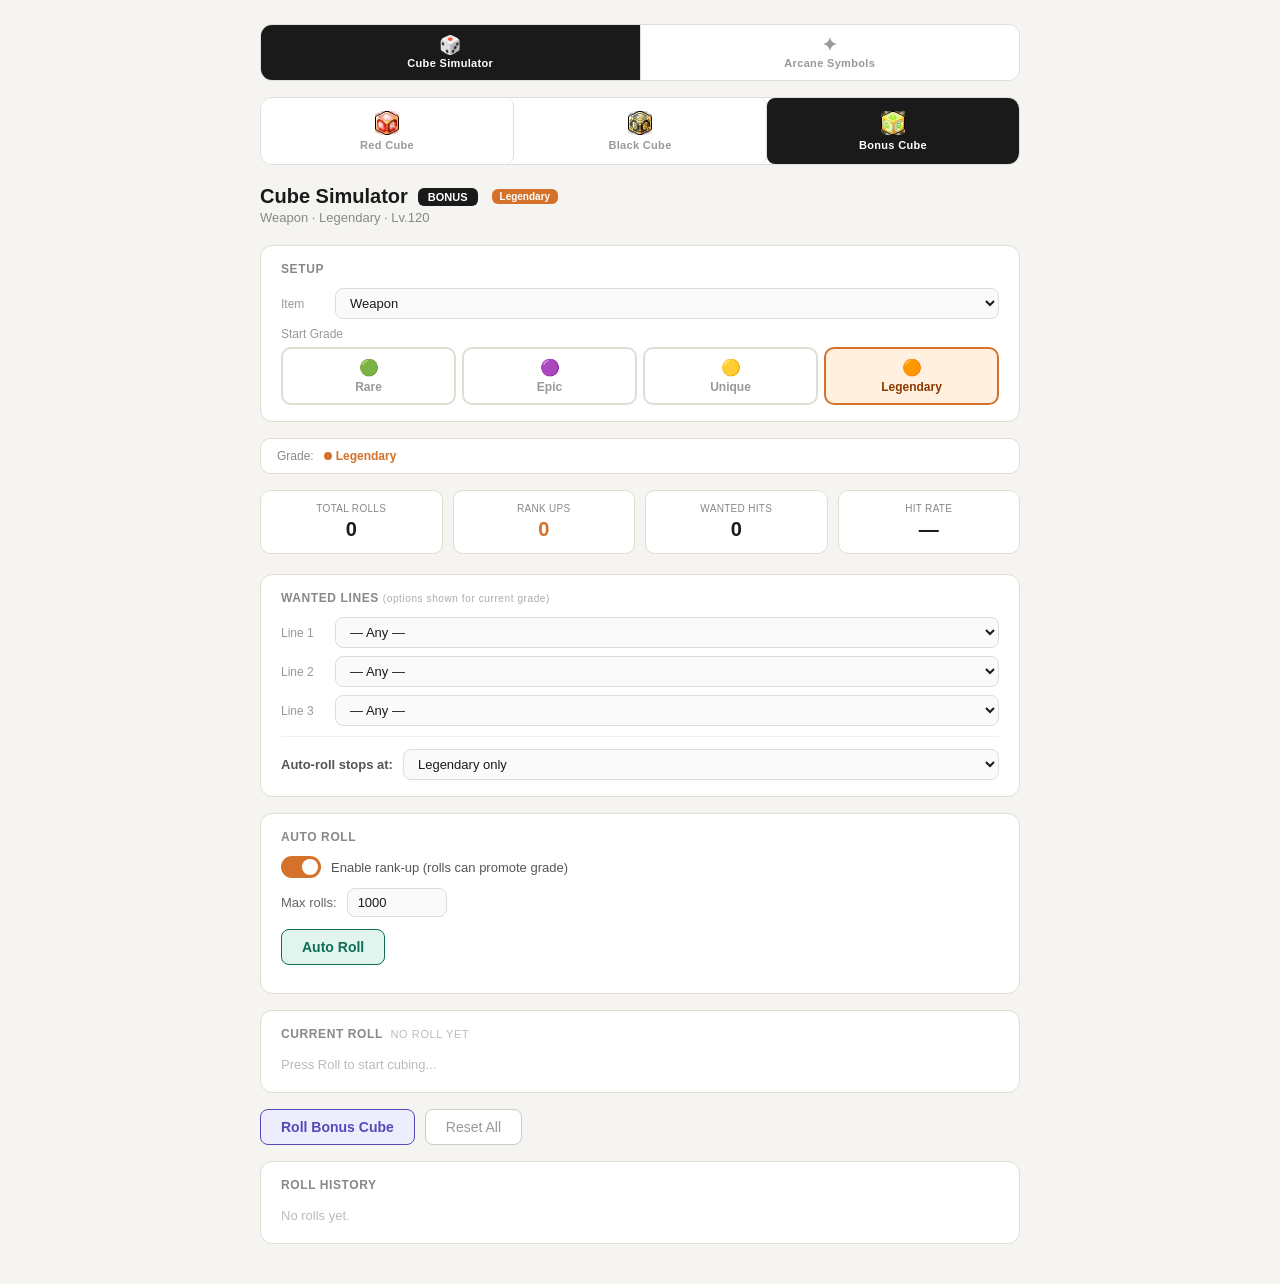
==== commit 561a07a1: "Update index.html" ====
--- a/index.html
+++ b/index.html
@@ -24,10 +24,10 @@
   .pot-tab.active-mpot-black { background: #2c2c2c; color: #fff; }
 
   .grade-pill { font-size: 10px; font-weight: 700; padding: 2px 8px; border-radius: 6px; vertical-align: middle; margin-left: 4px; }
-  .gpill-rare      { background: #3b82f6; color: #fff; }
+  .gpill-rare      { background: #2e8b57; color: #fff; }
   .gpill-epic      { background: #7b2d8b; color: #fff; }
   .gpill-unique    { background: #c9940a; color: #fff; }
-  .gpill-legendary { background: #22c55e; color: #fff; }
+  .gpill-legendary { background: #d4712a; color: #fff; }
 
   .sim-header { margin-bottom: 20px; }
   .sim-header h1 { font-size: 20px; font-weight: 700; margin-bottom: 2px; display: flex; align-items: center; gap: 10px; flex-wrap: wrap; }
@@ -44,8 +44,8 @@
   .cg-label { font-size: 12px; color: #888; }
   .cg-track { display: flex; gap: 6px; align-items: center; flex: 1; }
   .cg-step { display: flex; align-items: center; gap: 4px; font-size: 12px; font-weight: 600; color: #ccc; }
-  .cg-step.done  { color: #3b82f6; }
-  .cg-step.doing { color: #22c55e; font-weight: 700; }
+  .cg-step.done  { color: #2e8b57; }
+  .cg-step.doing { color: #d4712a; font-weight: 700; }
   .cg-step .dot { width: 8px; height: 8px; border-radius: 50%; background: currentColor; }
   .cg-arrow { color: #ccc; font-size: 10px; }
   .cg-arrow.done { color: #2e8b57; }
@@ -154,10 +154,37 @@
   .empty-note   { font-size: 13px; color: #bbb; padding: 4px 0; }
   .loading-note { font-size: 13px; color: #aaa; padding: 4px 0; font-style: italic; }
   .error-note   { font-size: 13px; color: #c0392b; padding: 4px 0; }
+
+  /* ── SITE NAV ── */
+  .site-nav { display: flex; gap: 0; margin-bottom: 16px; border-radius: 12px; overflow: hidden; border: 1px solid #ddd; background: #fff; }
+  .nav-tab {
+    flex: 1; padding: 11px 10px; text-align: center;
+    font-size: 13px; font-weight: 600; border: none; background: #fff;
+    color: #999; transition: background 0.15s, color 0.15s; border-right: 1px solid #ddd;
+    display: flex; flex-direction: column; align-items: center; gap: 3px;
+    font-family: inherit; text-decoration: none;
+  }
+  .nav-tab:last-child { border-right: none; }
+  .nav-tab .nav-icon { font-size: 18px; line-height: 1; }
+  .nav-tab .nav-label { font-size: 11px; letter-spacing: 0.03em; }
+  .nav-tab.active { background: #1a1a1a; color: #fff; }
+  .nav-tab:not(.active):hover { background: #f5f4f0; color: #555; }
 </style>
 </head>
 <body>
 <div class="container">
+
+  <!-- SITE NAV -->
+  <nav class="site-nav">
+    <a class="nav-tab active" href="index.html">
+      <span class="nav-icon">🎲</span>
+      <span class="nav-label">Cube Simulator</span>
+    </a>
+    <a class="nav-tab" href="symbols.html">
+      <span class="nav-icon">✦</span>
+      <span class="nav-label">Arcane Symbols</span>
+    </a>
+  </nav>
 
   <!-- TABS -->
   <div class="pot-tabs">
@@ -203,10 +230,10 @@
     <div style="margin-bottom:0;">
       <div style="font-size:12px;color:#999;margin-bottom:6px;">Start Grade</div>
       <div class="grade-bar">
-        <button class="grade-btn" id="gbtn-rare"      onclick="setStartGrade('rare')">      <span class="grade-icon">🔵</span>Rare</button>
+        <button class="grade-btn" id="gbtn-rare"      onclick="setStartGrade('rare')">      <span class="grade-icon">🟢</span>Rare</button>
         <button class="grade-btn" id="gbtn-epic"      onclick="setStartGrade('epic')">      <span class="grade-icon">🟣</span>Epic</button>
         <button class="grade-btn" id="gbtn-unique"    onclick="setStartGrade('unique')">    <span class="grade-icon">🟡</span>Unique</button>
-        <button class="grade-btn active-legendary" id="gbtn-legendary" onclick="setStartGrade('legendary')"><span class="grade-icon">🟢</span>Legendary</button>
+        <button class="grade-btn active-legendary" id="gbtn-legendary" onclick="setStartGrade('legendary')"><span class="grade-icon">🟠</span>Legendary</button>
       </div>
     </div>
   </div>
@@ -298,7 +325,7 @@
 
 const GRADE_ORDER = ['rare','epic','unique','legendary'];
 const GRADE_LABEL = { rare:'Rare', epic:'Epic', unique:'Unique', legendary:'Legendary' };
-const GRADE_ICON  = { rare:'🔵', epic:'🟣', unique:'🟡', legendary:'🟢' };
+const GRADE_ICON  = { rare:'🟢', epic:'🟣', unique:'🟡', legendary:'🟠' };
 const ITEM_LABELS = {
   weapon:'Weapon', secondary:'Secondary Weapon', emblem:'Emblem',
   hat:'Hat', overall:'Overall', gloves:'Gloves', accessory:'Accessory'
@@ -311,7 +338,7 @@
 };
 
 // ── STATE ──
-let currentPot   = 'mpot-red';
+let currentPot   = 'bpot';
 let currentItem  = 'weapon';
 let startGrade   = 'legendary';
 let currentGrade = 'legendary';
@@ -618,7 +645,7 @@
   document.getElementById('s-rate').textContent=totalRolls>0?((wantedHits/totalRolls)*100).toFixed(2)+'%':'—';
 }
 function gpHtml(grade){
-  const c={rare:'#3b82f6',epic:'#a855f7',unique:'#facc15',legendary:'#22c55e'};
+  const c={rare:'#2e8b57',epic:'#7b2d8b',unique:'#c9940a',legendary:'#d4712a'};
   return `<span class="history-grade-pill" style="background:${c[grade]||'#aaa'};color:#fff;">${GRADE_LABEL[grade]||grade}</span>`;
 }
 function updateHistory(){
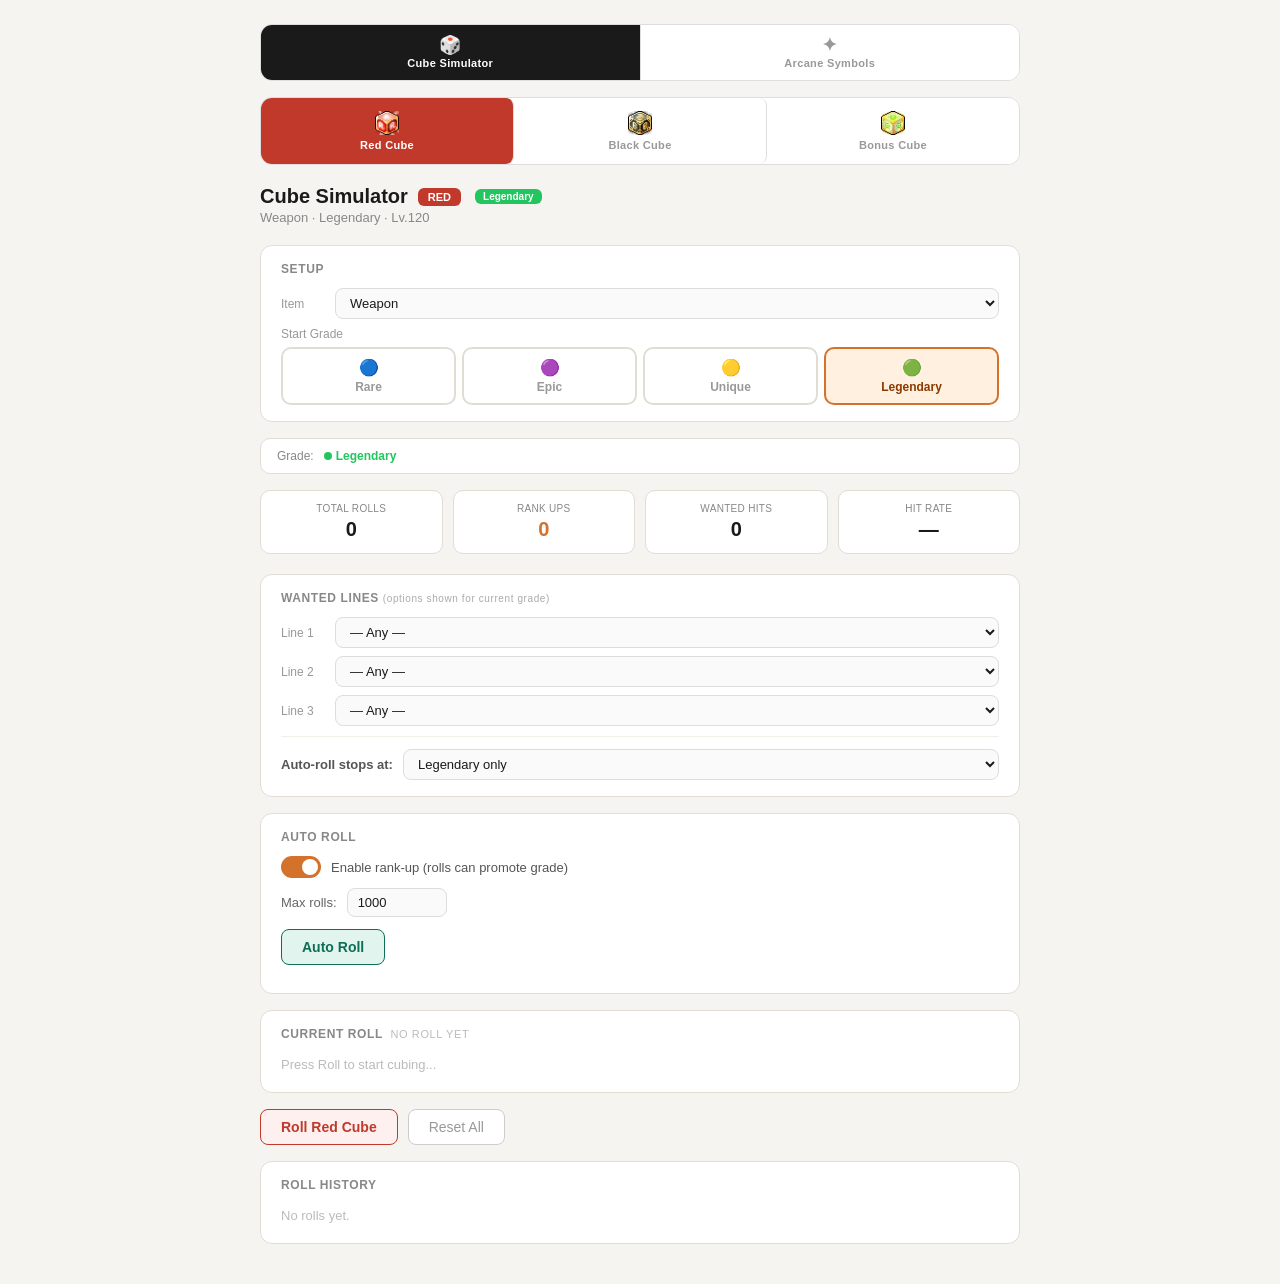
==== commit 357b9e98: "Update index.html" ====
--- a/index.html
+++ b/index.html
@@ -24,10 +24,10 @@
   .pot-tab.active-mpot-black { background: #2c2c2c; color: #fff; }
 
   .grade-pill { font-size: 10px; font-weight: 700; padding: 2px 8px; border-radius: 6px; vertical-align: middle; margin-left: 4px; }
-  .gpill-rare      { background: #2e8b57; color: #fff; }
+  .gpill-rare      { background: #3b82f6; color: #fff; }
   .gpill-epic      { background: #7b2d8b; color: #fff; }
   .gpill-unique    { background: #c9940a; color: #fff; }
-  .gpill-legendary { background: #d4712a; color: #fff; }
+  .gpill-legendary { background: #22c55e; color: #fff; }
 
   .sim-header { margin-bottom: 20px; }
   .sim-header h1 { font-size: 20px; font-weight: 700; margin-bottom: 2px; display: flex; align-items: center; gap: 10px; flex-wrap: wrap; }
@@ -44,8 +44,8 @@
   .cg-label { font-size: 12px; color: #888; }
   .cg-track { display: flex; gap: 6px; align-items: center; flex: 1; }
   .cg-step { display: flex; align-items: center; gap: 4px; font-size: 12px; font-weight: 600; color: #ccc; }
-  .cg-step.done  { color: #2e8b57; }
-  .cg-step.doing { color: #d4712a; font-weight: 700; }
+  .cg-step.done  { color: #3b82f6; }
+  .cg-step.doing { color: #22c55e; font-weight: 700; }
   .cg-step .dot { width: 8px; height: 8px; border-radius: 50%; background: currentColor; }
   .cg-arrow { color: #ccc; font-size: 10px; }
   .cg-arrow.done { color: #2e8b57; }
@@ -230,10 +230,10 @@
     <div style="margin-bottom:0;">
       <div style="font-size:12px;color:#999;margin-bottom:6px;">Start Grade</div>
       <div class="grade-bar">
-        <button class="grade-btn" id="gbtn-rare"      onclick="setStartGrade('rare')">      <span class="grade-icon">🟢</span>Rare</button>
+        <button class="grade-btn" id="gbtn-rare"      onclick="setStartGrade('rare')">      <span class="grade-icon">🔵</span>Rare</button>
         <button class="grade-btn" id="gbtn-epic"      onclick="setStartGrade('epic')">      <span class="grade-icon">🟣</span>Epic</button>
         <button class="grade-btn" id="gbtn-unique"    onclick="setStartGrade('unique')">    <span class="grade-icon">🟡</span>Unique</button>
-        <button class="grade-btn active-legendary" id="gbtn-legendary" onclick="setStartGrade('legendary')"><span class="grade-icon">🟠</span>Legendary</button>
+        <button class="grade-btn active-legendary" id="gbtn-legendary" onclick="setStartGrade('legendary')"><span class="grade-icon">🟢</span>Legendary</button>
       </div>
     </div>
   </div>
@@ -325,7 +325,7 @@
 
 const GRADE_ORDER = ['rare','epic','unique','legendary'];
 const GRADE_LABEL = { rare:'Rare', epic:'Epic', unique:'Unique', legendary:'Legendary' };
-const GRADE_ICON  = { rare:'🟢', epic:'🟣', unique:'🟡', legendary:'🟠' };
+const GRADE_ICON  = { rare:'🔵', epic:'🟣', unique:'🟡', legendary:'🟢' };
 const ITEM_LABELS = {
   weapon:'Weapon', secondary:'Secondary Weapon', emblem:'Emblem',
   hat:'Hat', overall:'Overall', gloves:'Gloves', accessory:'Accessory'
@@ -338,7 +338,7 @@
 };
 
 // ── STATE ──
-let currentPot   = 'bpot';
+let currentPot   = 'mpot-red';
 let currentItem  = 'weapon';
 let startGrade   = 'legendary';
 let currentGrade = 'legendary';
@@ -645,7 +645,7 @@
   document.getElementById('s-rate').textContent=totalRolls>0?((wantedHits/totalRolls)*100).toFixed(2)+'%':'—';
 }
 function gpHtml(grade){
-  const c={rare:'#2e8b57',epic:'#7b2d8b',unique:'#c9940a',legendary:'#d4712a'};
+  const c={rare:'#3b82f6',epic:'#a855f7',unique:'#facc15',legendary:'#22c55e'};
   return `<span class="history-grade-pill" style="background:${c[grade]||'#aaa'};color:#fff;">${GRADE_LABEL[grade]||grade}</span>`;
 }
 function updateHistory(){
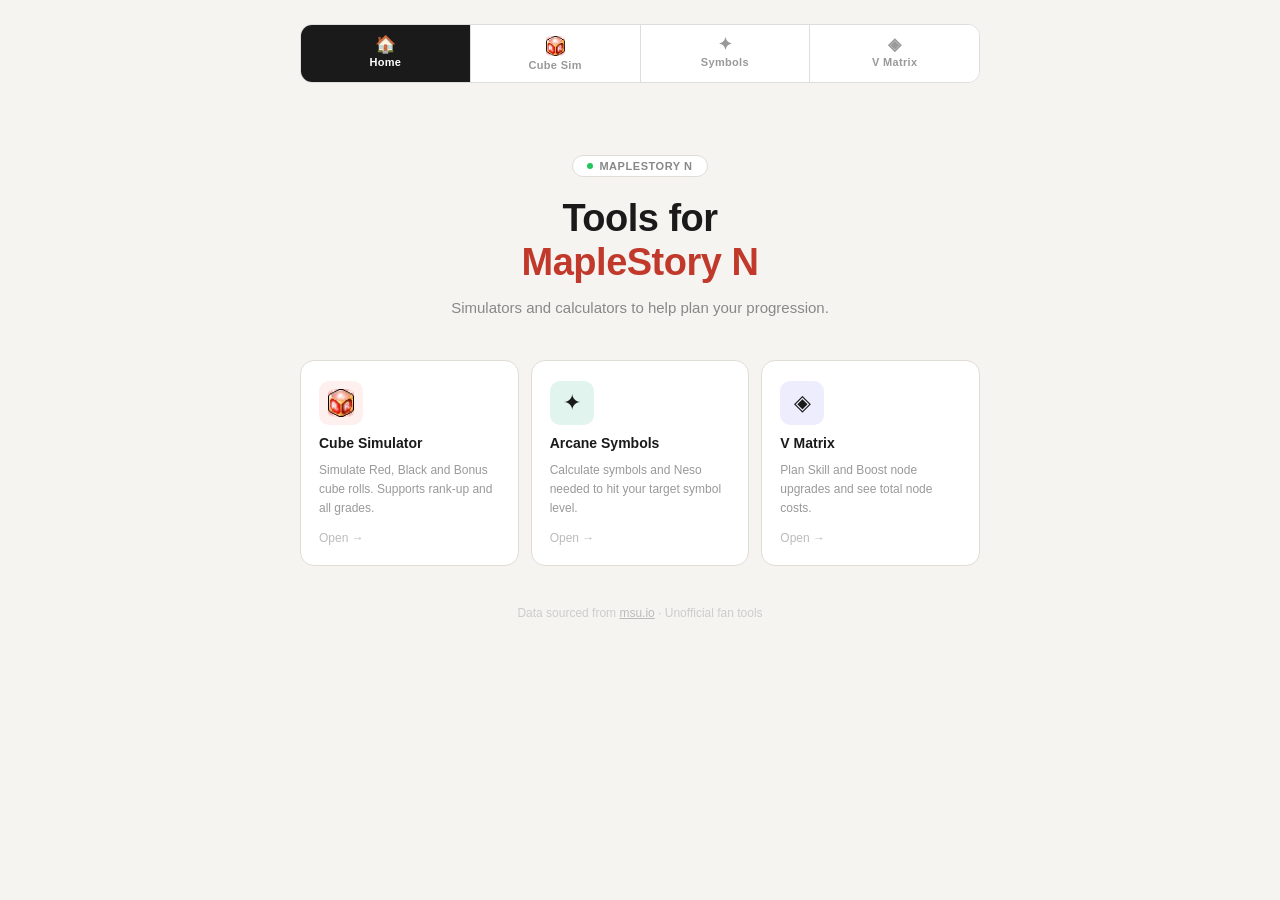
==== commit e3772461: "Update index.html" ====
--- a/index.html
+++ b/index.html
@@ -3,710 +3,136 @@
 <head>
 <meta charset="UTF-8">
 <meta name="viewport" content="width=device-width, initial-scale=1.0">
-<title>MapleStory Cube Simulator</title>
+<title>MSU Tools — MapleStory N</title>
 <style>
   *, *::before, *::after { box-sizing: border-box; margin: 0; padding: 0; }
   body { font-family: -apple-system, BlinkMacSystemFont, 'Segoe UI', sans-serif; background: #f5f4f0; color: #1a1a1a; min-height: 100vh; padding: 24px 16px; }
-  .container { max-width: 760px; margin: 0 auto; }
+  .container { max-width: 680px; margin: 0 auto; }
 
-  .pot-tabs { display: flex; gap: 0; margin-bottom: 20px; border-radius: 12px; overflow: hidden; border: 1px solid #ddd; background: #fff; }
-  .pot-tab {
-    flex: 1; padding: 13px 10px; text-align: center; cursor: pointer;
-    font-size: 14px; font-weight: 600; border: none; background: #fff;
-    color: #999; transition: background 0.15s, color 0.15s; border-right: 1px solid #ddd;
-    display: flex; flex-direction: column; align-items: center; gap: 4px; font-family: inherit;
-  }
-  .pot-tab:last-child { border-right: none; }
-  .pot-tab .tab-icon { font-size: 20px; line-height: 1; width: 24px; height: 24px; object-fit: contain; }
-  .pot-tab .tab-label { font-size: 11px; letter-spacing: 0.03em; }
-  .pot-tab.active-bpot       { background: #1a1a1a; color: #fff; }
-  .pot-tab.active-mpot-red   { background: #c0392b; color: #fff; }
-  .pot-tab.active-mpot-black { background: #2c2c2c; color: #fff; }
-
-  .grade-pill { font-size: 10px; font-weight: 700; padding: 2px 8px; border-radius: 6px; vertical-align: middle; margin-left: 4px; }
-  .gpill-rare      { background: #3b82f6; color: #fff; }
-  .gpill-epic      { background: #7b2d8b; color: #fff; }
-  .gpill-unique    { background: #c9940a; color: #fff; }
-  .gpill-legendary { background: #22c55e; color: #fff; }
-
-  .sim-header { margin-bottom: 20px; }
-  .sim-header h1 { font-size: 20px; font-weight: 700; margin-bottom: 2px; display: flex; align-items: center; gap: 10px; flex-wrap: wrap; }
-  .sim-header .sub { font-size: 13px; color: #888; }
-  .cube-badge { font-size: 11px; font-weight: 700; padding: 3px 10px; border-radius: 6px; }
-  .badge-bpot  { background: #1a1a1a; color: #fff; }
-  .badge-red   { background: #c0392b; color: #fff; }
-  .badge-black { background: #2c2c2c; color: #fff; }
-
-  .current-grade-bar {
-    display: flex; align-items: center; gap: 10px; margin-bottom: 16px;
-    background: #fff; border: 1px solid #e0ddd5; border-radius: 10px; padding: 10px 16px;
-  }
-  .cg-label { font-size: 12px; color: #888; }
-  .cg-track { display: flex; gap: 6px; align-items: center; flex: 1; }
-  .cg-step { display: flex; align-items: center; gap: 4px; font-size: 12px; font-weight: 600; color: #ccc; }
-  .cg-step.done  { color: #3b82f6; }
-  .cg-step.doing { color: #22c55e; font-weight: 700; }
-  .cg-step .dot { width: 8px; height: 8px; border-radius: 50%; background: currentColor; }
-  .cg-arrow { color: #ccc; font-size: 10px; }
-  .cg-arrow.done { color: #2e8b57; }
-  .rank-up-chance { font-size: 11px; color: #888; margin-left: auto; white-space: nowrap; }
-  .rank-up-chance b { color: #d4712a; }
-
-  .stats { display: grid; grid-template-columns: repeat(4, 1fr); gap: 10px; margin-bottom: 20px; }
-  .stat { background: #fff; border: 1px solid #e0ddd5; border-radius: 10px; padding: 12px; text-align: center; }
-  .stat-label { font-size: 10px; color: #888; margin-bottom: 4px; text-transform: uppercase; letter-spacing: 0.03em; }
-  .stat-val { font-size: 20px; font-weight: 600; color: #1a1a1a; }
-  .stat-val.highlight { color: #d4712a; }
-
-  .card { background: #fff; border: 1px solid #e0ddd5; border-radius: 12px; padding: 16px 20px; margin-bottom: 16px; }
-  .card-title { font-size: 12px; font-weight: 600; color: #888; text-transform: uppercase; letter-spacing: 0.05em; margin-bottom: 12px; }
-
-  .wanted-row { display: flex; align-items: center; gap: 10px; margin-bottom: 8px; }
-  .wanted-label { font-size: 12px; color: #999; min-width: 44px; }
-  .wanted-select { flex: 1; font-size: 13px; padding: 6px 10px; border: 1px solid #ddd; border-radius: 8px; background: #fafafa; color: #1a1a1a; cursor: pointer; outline: none; font-family: inherit; }
-  .wanted-select:focus { border-color: #534AB7; }
-
-  .grade-bar { display: flex; gap: 6px; }
-  .grade-btn {
-    flex: 1; padding: 9px 6px; border-radius: 10px; border: 2px solid #e0ddd5;
-    font-size: 12px; font-weight: 700; cursor: pointer; transition: all 0.15s;
-    display: flex; flex-direction: column; align-items: center; gap: 3px;
-    font-family: inherit; background: #fff; color: #999;
-  }
-  .grade-btn .grade-icon { font-size: 16px; }
-  .grade-btn.active-rare      { background: #e8f4e8; border-color: #2e8b57; color: #1a5c34; }
-  .grade-btn.active-epic      { background: #f0e8f8; border-color: #7b2d8b; color: #52007a; }
-  .grade-btn.active-unique    { background: #fff8e0; border-color: #c9940a; color: #7a5500; }
-  .grade-btn.active-legendary { background: #fff0e0; border-color: #d4712a; color: #8a3a00; }
-
-  .target-grade-row { display: flex; align-items: center; gap: 10px; margin-top: 10px; padding-top: 12px; border-top: 1px solid #f0efe8; }
-  .target-grade-row label { font-size: 13px; color: #555; min-width: 90px; font-weight: 600; }
-  .target-grade-row select { font-size: 13px; padding: 6px 10px; border: 1px solid #ddd; border-radius: 8px; background: #fafafa; color: #1a1a1a; cursor: pointer; outline: none; font-family: inherit; flex: 1; }
-
-  .line-row { display: flex; align-items: center; gap: 10px; padding: 6px 0; border-bottom: 1px solid #f5f4f0; }
-  .line-row:last-of-type { border-bottom: none; }
-  .line-num { font-size: 12px; color: #bbb; min-width: 16px; }
-  .line-name { flex: 1; font-size: 14px; color: #1a1a1a; }
-  .badge { font-size: 11px; padding: 2px 9px; border-radius: 6px; font-weight: 500; }
-  .badge-prime  { background: #EEEDFE; color: #3C3489; }
-  .badge-normal { background: #f0efe8; color: #888; }
-  .hit-notice    { margin-top: 8px; font-size: 12px; color: #534AB7; font-weight: 600; }
-  .rankup-notice { margin-top: 8px; font-size: 12px; font-weight: 600; padding: 6px 10px; border-radius: 6px; }
-  .rankup-to-epic      { background: #f0e8f8; color: #7b2d8b; }
-  .rankup-to-unique    { background: #fff8e0; color: #7a5500; }
-  .rankup-to-legendary { background: #fff0e0; color: #8a3a00; }
-
-  .btn-row { display: flex; gap: 10px; margin-bottom: 16px; flex-wrap: wrap; }
-  button { padding: 9px 20px; border-radius: 8px; border: 1px solid #ccc; background: #fff; color: #1a1a1a; font-size: 14px; cursor: pointer; transition: background 0.1s, transform 0.05s; font-family: inherit; }
-  button:hover { background: #f0efe8; }
-  button:active { transform: scale(0.97); }
-  .btn-roll { font-weight: 600; }
-  .btn-roll-bpot  { border-color: #534AB7; color: #534AB7; background: #EEEDFE; }
-  .btn-roll-bpot:hover  { background: #e0ddf8; }
-  .btn-roll-red   { border-color: #c0392b; color: #c0392b; background: #fdf0ef; }
-  .btn-roll-red:hover   { background: #faddda; }
-  .btn-roll-black { border-color: #2c2c2c; color: #2c2c2c; background: #f0f0f0; }
-  .btn-roll-black:hover { background: #e4e4e4; }
-  .btn-auto { border-color: #0F6E56; color: #0F6E56; font-weight: 600; background: #E1F5EE; }
-  .btn-auto:hover { background: #c5eddf; }
-  .btn-auto:disabled { opacity: 0.4; cursor: not-allowed; }
-  .btn-reset { color: #999; }
-
-  .auto-row { display: flex; align-items: center; gap: 10px; margin-bottom: 12px; flex-wrap: wrap; }
-  .auto-row label { font-size: 13px; color: #666; }
-  .auto-input { width: 100px; padding: 6px 10px; border: 1px solid #ddd; border-radius: 8px; font-size: 13px; background: #fafafa; color: #1a1a1a; outline: none; font-family: inherit; }
-  .auto-input:focus { border-color: #534AB7; }
-  .auto-progress { font-size: 12px; color: #888; }
-
-  .rankup-toggle { display: flex; align-items: center; gap: 10px; margin-bottom: 10px; }
-  .toggle-switch { position: relative; display: inline-block; width: 40px; height: 22px; }
-  .toggle-switch input { opacity: 0; width: 0; height: 0; }
-  .slider { position: absolute; cursor: pointer; top:0; left:0; right:0; bottom:0; background:#ccc; border-radius:22px; transition:.3s; }
-  .slider:before { position:absolute; content:""; height:16px; width:16px; left:3px; bottom:3px; background:#fff; border-radius:50%; transition:.3s; }
-  input:checked + .slider { background: #d4712a; }
-  input:checked + .slider:before { transform: translateX(18px); }
-  .toggle-label { font-size: 13px; color: #555; }
-
-  .history-list { max-height: 300px; overflow-y: auto; display: flex; flex-direction: column; gap: 4px; }
-  .history-item { background: #fafafa; border-radius: 8px; padding: 6px 10px; font-size: 12px; color: #555; display: flex; gap: 8px; align-items: center; border: 1px solid transparent; flex-wrap: wrap; }
-  .history-item.is-hit    { background: #EEEDFE; border-color: #c8c4f0; }
-  .history-item.is-rankup { background: #fff0e0; border-color: #f0c080; }
-  .history-num  { color: #bbb; min-width: 28px; font-size: 11px; }
-  .history-lines { flex: 1; line-height: 1.5; min-width: 0; }
-  .history-hit-badge    { font-size: 10px; background: #534AB7; color: #fff; padding: 1px 7px; border-radius: 5px; font-weight: 600; flex-shrink: 0; }
-  .history-rankup-badge { font-size: 10px; background: #d4712a; color: #fff; padding: 1px 7px; border-radius: 5px; font-weight: 600; flex-shrink: 0; }
-  .history-grade-pill { font-size: 10px; padding: 1px 6px; border-radius: 5px; font-weight: 700; flex-shrink: 0; }
-  .history-list::-webkit-scrollbar { width: 4px; }
-  .history-list::-webkit-scrollbar-thumb { background: #ddd; border-radius: 4px; }
-
-  .summary-box { border-radius: 10px; padding: 12px 16px; margin-bottom: 4px; }
-  .summary-green   { background: #E1F5EE; border: 1px solid #9FE1CB; }
-  .summary-red-err { background: #FAECE7; border: 1px solid #F5C4B3; }
-  .summary-box .sum-title { font-size: 12px; font-weight: 600; margin-bottom: 6px; }
-  .summary-green   .sum-title { color: #085041; }
-  .summary-red-err .sum-title { color: #712B13; }
-  .summary-box .sum-body { font-size: 13px; line-height: 1.6; }
-  .summary-green   .sum-body { color: #0F6E56; }
-  .summary-red-err .sum-body { color: #993C1D; }
-  .hit-list-row { font-size: 12px; color: #0F6E56; padding: 3px 0; border-bottom: 1px solid #9FE1CB44; }
-  .hit-list-num { color: #bbb; min-width: 32px; display: inline-block; }
-
-  .empty-note   { font-size: 13px; color: #bbb; padding: 4px 0; }
-  .loading-note { font-size: 13px; color: #aaa; padding: 4px 0; font-style: italic; }
-  .error-note   { font-size: 13px; color: #c0392b; padding: 4px 0; }
-
-  /* ── SITE NAV ── */
-  .site-nav { display: flex; gap: 0; margin-bottom: 16px; border-radius: 12px; overflow: hidden; border: 1px solid #ddd; background: #fff; }
+  /* ── NAV ── */
+  .site-nav { display: flex; gap: 0; margin-bottom: 24px; border-radius: 12px; overflow: hidden; border: 1px solid #ddd; background: #fff; }
   .nav-tab {
-    flex: 1; padding: 11px 10px; text-align: center;
+    flex: 1; padding: 11px 8px; text-align: center;
     font-size: 13px; font-weight: 600; border: none; background: #fff;
     color: #999; transition: background 0.15s, color 0.15s; border-right: 1px solid #ddd;
     display: flex; flex-direction: column; align-items: center; gap: 3px;
     font-family: inherit; text-decoration: none;
   }
   .nav-tab:last-child { border-right: none; }
-  .nav-tab .nav-icon { font-size: 18px; line-height: 1; }
+  .nav-tab .nav-icon { font-size: 17px; line-height: 1; }
+  .nav-tab .nav-icon-img { width: 20px; height: 20px; object-fit: contain; }
   .nav-tab .nav-label { font-size: 11px; letter-spacing: 0.03em; }
   .nav-tab.active { background: #1a1a1a; color: #fff; }
   .nav-tab:not(.active):hover { background: #f5f4f0; color: #555; }
+
+  /* ── HERO ── */
+  .hero { text-align: center; padding: 48px 0 40px; }
+  .hero-badge {
+    display: inline-flex; align-items: center; gap: 6px;
+    background: #fff; border: 1px solid #e0ddd5; border-radius: 99px;
+    padding: 4px 14px; font-size: 11px; font-weight: 600; color: #888;
+    letter-spacing: 0.05em; text-transform: uppercase; margin-bottom: 20px;
+  }
+  .hero-badge .dot { width: 6px; height: 6px; border-radius: 50%; background: #22c55e; display: inline-block; }
+  .hero h1 { font-size: 38px; font-weight: 700; letter-spacing: -0.5px; margin-bottom: 12px; line-height: 1.15; }
+  .hero h1 em { font-style: normal; color: #c0392b; }
+  .hero p { font-size: 15px; color: #888; max-width: 380px; margin: 0 auto; line-height: 1.6; }
+
+  /* ── TOOL CARDS ── */
+  .tools-grid { display: grid; grid-template-columns: repeat(3, 1fr); gap: 12px; margin-bottom: 32px; }
+  @media (max-width: 520px) { .tools-grid { grid-template-columns: 1fr; } }
+
+  .tool-card {
+    background: #fff; border: 1px solid #e0ddd5; border-radius: 14px;
+    padding: 20px 18px; text-decoration: none; color: inherit;
+    transition: border-color 0.15s, transform 0.12s;
+    display: flex; flex-direction: column; gap: 10px;
+  }
+  .tool-card:hover { border-color: #bbb; transform: translateY(-2px); }
+  .tool-card:active { transform: translateY(0); }
+
+  .tool-icon {
+    width: 44px; height: 44px; border-radius: 10px;
+    display: flex; align-items: center; justify-content: center;
+    font-size: 22px; flex-shrink: 0;
+  }
+  .icon-cube { background: #fdf0ef; }
+  .icon-sym  { background: #E1F5EE; }
+  .icon-vmat { background: #EEEDFE; }
+
+  .tool-icon img { width: 28px; height: 28px; object-fit: contain; }
+
+  .tool-name { font-size: 14px; font-weight: 700; }
+  .tool-desc { font-size: 12px; color: #999; line-height: 1.55; flex: 1; }
+  .tool-arrow { font-size: 12px; color: #bbb; margin-top: 4px; }
+
+  /* ── FOOTER ── */
+  .footer { text-align: center; font-size: 12px; color: #ccc; padding: 8px 0 16px; }
+  .footer a { color: #bbb; }
 </style>
 </head>
 <body>
 <div class="container">
 
-  <!-- SITE NAV -->
+  <!-- NAV -->
   <nav class="site-nav">
     <a class="nav-tab active" href="index.html">
-      <span class="nav-icon">🎲</span>
-      <span class="nav-label">Cube Simulator</span>
+      <span class="nav-icon">🏠</span>
+      <span class="nav-label">Home</span>
+    </a>
+    <a class="nav-tab" href="cube.html">
+      <img class="nav-icon-img" src="images/RED.webp" onerror="this.style.display='none';this.insertAdjacentHTML('afterend','<span style=font-size:17px>🎲</span>')" alt="">
+      <span class="nav-label">Cube Sim</span>
     </a>
     <a class="nav-tab" href="symbols.html">
       <span class="nav-icon">✦</span>
-      <span class="nav-label">Arcane Symbols</span>
+      <span class="nav-label">Symbols</span>
+    </a>
+    <a class="nav-tab" href="vmatrix.html">
+      <span class="nav-icon">◈</span>
+      <span class="nav-label">V Matrix</span>
     </a>
   </nav>
 
-  <!-- TABS -->
-  <div class="pot-tabs">
-    <button class="pot-tab" id="tab-mpot-red" onclick="switchPot('mpot-red')">
-      <img class="tab-icon" src="images/RED.webp" onerror="this.outerHTML='<span class=tab-icon>🟥</span>'" alt="">
-      <span class="tab-label">Red Cube</span>
-    </button>
-    <button class="pot-tab" id="tab-mpot-black" onclick="switchPot('mpot-black')">
-      <img class="tab-icon" src="images/BLACK.webp" onerror="this.outerHTML='<span class=tab-icon>⬛</span>'" alt="">
-      <span class="tab-label">Black Cube</span>
-    </button>
-    <button class="pot-tab" id="tab-bpot" onclick="switchPot('bpot')">
-      <img class="tab-icon" src="images/ADDITIONAL.webp" onerror="this.outerHTML='<span class=tab-icon>💠</span>'" alt="">
-      <span class="tab-label">Bonus Cube</span>
-    </button>
+  <!-- HERO -->
+  <div class="hero">
+    <div class="hero-badge"><span class="dot"></span> MapleStory N</div>
+    <h1>Tools for<br><em>MapleStory N</em></h1>
+    <p>Simulators and calculators to help plan your progression.</p>
   </div>
 
-  <!-- HEADER -->
-  <div class="sim-header">
-    <h1>
-      Cube Simulator
-      <span class="cube-badge badge-bpot" id="cube-badge">BONUS</span>
-      <span class="grade-pill gpill-legendary" id="header-grade-pill">Legendary</span>
-    </h1>
-    <p class="sub" id="sim-sub">Weapon · Legendary · Lv.120</p>
+  <!-- TOOL CARDS -->
+  <div class="tools-grid">
+
+    <a class="tool-card" href="cube.html">
+      <div class="tool-icon icon-cube">
+        <img src="images/RED.webp" onerror="this.outerHTML='<span style=font-size:22px>🎲</span>'" alt="">
+      </div>
+      <div class="tool-name">Cube Simulator</div>
+      <div class="tool-desc">Simulate Red, Black and Bonus cube rolls. Supports rank-up and all grades.</div>
+      <div class="tool-arrow">Open →</div>
+    </a>
+
+    <a class="tool-card" href="symbols.html">
+      <div class="tool-icon icon-sym">✦</div>
+      <div class="tool-name">Arcane Symbols</div>
+      <div class="tool-desc">Calculate symbols and Neso needed to hit your target symbol level.</div>
+      <div class="tool-arrow">Open →</div>
+    </a>
+
+    <a class="tool-card" href="vmatrix.html">
+      <div class="tool-icon icon-vmat">◈</div>
+      <div class="tool-name">V Matrix</div>
+      <div class="tool-desc">Plan Skill and Boost node upgrades and see total node costs.</div>
+      <div class="tool-arrow">Open →</div>
+    </a>
+
   </div>
 
-  <!-- SETUP -->
-  <div class="card">
-    <div class="card-title">Setup</div>
-    <div class="wanted-row">
-      <span class="wanted-label">Item</span>
-      <select id="item-type" class="wanted-select" onchange="onItemChange()">
-        <option value="weapon">Weapon</option>
-        <option value="secondary">Secondary Weapon</option>
-        <option value="emblem">Emblem</option>
-        <option value="hat">Hat</option>
-        <option value="overall">Overall</option>
-        <option value="gloves">Gloves</option>
-        <option value="accessory">Accessory</option>
-      </select>
-    </div>
-    <div style="margin-bottom:0;">
-      <div style="font-size:12px;color:#999;margin-bottom:6px;">Start Grade</div>
-      <div class="grade-bar">
-        <button class="grade-btn" id="gbtn-rare"      onclick="setStartGrade('rare')">      <span class="grade-icon">🔵</span>Rare</button>
-        <button class="grade-btn" id="gbtn-epic"      onclick="setStartGrade('epic')">      <span class="grade-icon">🟣</span>Epic</button>
-        <button class="grade-btn" id="gbtn-unique"    onclick="setStartGrade('unique')">    <span class="grade-icon">🟡</span>Unique</button>
-        <button class="grade-btn active-legendary" id="gbtn-legendary" onclick="setStartGrade('legendary')"><span class="grade-icon">🟢</span>Legendary</button>
-      </div>
-    </div>
-  </div>
-
-  <!-- CURRENT GRADE TRACK -->
-  <div class="current-grade-bar">
-    <span class="cg-label">Grade:</span>
-    <div class="cg-track" id="grade-track"></div>
-    <span class="rank-up-chance" id="rankup-chance-label"></span>
-  </div>
-
-  <!-- STATS -->
-  <div class="stats">
-    <div class="stat"><div class="stat-label">Total Rolls</div><div class="stat-val" id="s-total">0</div></div>
-    <div class="stat"><div class="stat-label">Rank Ups</div><div class="stat-val highlight" id="s-rankups">0</div></div>
-    <div class="stat"><div class="stat-label">Wanted Hits</div><div class="stat-val" id="s-hits">0</div></div>
-    <div class="stat"><div class="stat-label">Hit Rate</div><div class="stat-val" id="s-rate">—</div></div>
-  </div>
-
-  <!-- WANTED LINES -->
-  <div class="card">
-    <div class="card-title">Wanted Lines <span style="font-weight:400;color:#aaa;font-size:10px;text-transform:none;">(options shown for current grade)</span></div>
-    <div id="wanted-lines"><div class="loading-note">Loading...</div></div>
-    <div class="target-grade-row">
-      <label>Auto-roll stops at:</label>
-      <select id="target-grade"><option value="legendary" selected>Legendary only</option></select>
-    </div>
-  </div>
-
-  <!-- AUTO ROLL -->
-  <div class="card">
-    <div class="card-title">Auto Roll</div>
-    <div class="rankup-toggle">
-      <label class="toggle-switch">
-        <input type="checkbox" id="rankup-enabled" checked>
-        <span class="slider"></span>
-      </label>
-      <span class="toggle-label">Enable rank-up (rolls can promote grade)</span>
-    </div>
-    <div class="auto-row">
-      <label>Max rolls:</label>
-      <input class="auto-input" type="number" id="auto-max" value="1000" min="1" max="100000">
-      <span class="auto-progress" id="auto-progress"></span>
-    </div>
-    <div class="btn-row" style="margin-bottom:0;">
-      <button class="btn-auto" id="btn-auto" onclick="doAutoRoll()">Auto Roll</button>
-    </div>
-    <div id="auto-summary" style="margin-top:12px;"></div>
-  </div>
-
-  <!-- CURRENT RESULT -->
-  <div class="card">
-    <div class="card-title">Current Roll &nbsp;<span id="roll-label" style="font-size:11px;color:#bbb;font-weight:400;">No roll yet</span></div>
-    <div id="result-lines"><div class="empty-note">Press Roll to start cubing...</div></div>
-  </div>
-
-  <!-- ROLL BUTTONS -->
-  <div class="btn-row">
-    <button class="btn-roll btn-roll-bpot" id="btn-roll" onclick="doRoll()">Roll Bonus Cube</button>
-    <button class="btn-reset" onclick="doReset()">Reset All</button>
-  </div>
-
-  <!-- HISTORY -->
-  <div class="card">
-    <div class="card-title">Roll History</div>
-    <div class="history-list" id="history-list">
-      <div class="empty-note">No rolls yet.</div>
-    </div>
+  <div class="footer">
+    Data sourced from <a href="https://msu.io/maplestoryn" target="_blank">msu.io</a> · Unofficial fan tools
   </div>
 
 </div>
-<script>
-// =============================================
-// JSON FILE FORMAT (new multi-grade format):
-//
-// data/bpot/weapon.json:
-// {
-//   "rare":      [ ...probabilityInfos array... ],
-//   "epic":      [ ...probabilityInfos array... ],
-//   "unique":    [ ...probabilityInfos array... ],
-//   "legendary": [ ...probabilityInfos array... ]
-// }
-//
-// BACKWARD COMPATIBLE: if your existing files are a plain array [],
-// they will be treated as legendary-only automatically.
-//
-// To generate all files for all grades, run fetch_data.py once.
-// =============================================
-
-const GRADE_ORDER = ['rare','epic','unique','legendary'];
-const GRADE_LABEL = { rare:'Rare', epic:'Epic', unique:'Unique', legendary:'Legendary' };
-const GRADE_ICON  = { rare:'🔵', epic:'🟣', unique:'🟡', legendary:'🟢' };
-const ITEM_LABELS = {
-  weapon:'Weapon', secondary:'Secondary Weapon', emblem:'Emblem',
-  hat:'Hat', overall:'Overall', gloves:'Gloves', accessory:'Accessory'
-};
-
-const RANKUP_CHANCE = {
-  'bpot':       { rare:4.7619, epic:1.9608, unique:0.4975, legendary:0 },
-  'mpot-red':   { rare:6.0,    epic:1.8,    unique:0.3,    legendary:0 },
-  'mpot-black': { rare:15.0,   epic:3.5,    unique:1.0,    legendary:0 },
-};
-
-// ── STATE ──
-let currentPot   = 'mpot-red';
-let currentItem  = 'weapon';
-let startGrade   = 'legendary';
-let currentGrade = 'legendary';
-let fileCache    = {};  // key `pot|item` -> { rare:[...], epic:[...], unique:[...], legendary:[...] }
-let totalRolls=0, wantedHits=0, rankUpCount=0, history=[];
-
-// ── DATA PATHS (local JSON) ──
-function dataPath(pot, item) {
-  if (pot === 'bpot')        return `data/bpot/${item}.json`;
-  if (pot === 'mpot-red')    return `data/mpot/red/${item}.json`;
-  if (pot === 'mpot-black')  return `data/mpot/black/${item}.json`;
-}
-
-async function loadFile(pot, item) {
-  const key = `${pot}|${item}`;
-  if (fileCache[key]) return fileCache[key];
-  try {
-    const r = await fetch(dataPath(pot, item));
-    if (!r.ok) throw new Error(`HTTP ${r.status}`);
-    const json = await r.json();
-    // Backward compat: old files are plain arrays (legendary only)
-    if (Array.isArray(json)) {
-      fileCache[key] = { rare:[], epic:[], unique:[], legendary: json };
-    } else {
-      fileCache[key] = { rare:[], epic:[], unique:[], legendary:[], ...json };
-    }
-    return fileCache[key];
-  } catch(e) {
-    console.error('Load failed:', dataPath(pot, item), e);
-    return null;
-  }
-}
-
-function getGradeData(pot, item, grade) {
-  return fileCache[`${pot}|${item}`]?.[grade] || null;
-}
-
-// ── SWITCHING ──
-function switchPot(pot) { currentPot=pot; currentGrade=startGrade; refreshAll(); }
-function onItemChange() { currentItem=document.getElementById('item-type').value; currentGrade=startGrade; refreshAll(); }
-function setStartGrade(g) { startGrade=g; currentGrade=g; updateTargetGradeOptions(); refreshAll(); }
-
-// ── REFRESH ──
-async function refreshAll() {
-  applyTheme(); updateGradeButtons(); updateGradeTrack();
-  document.getElementById('wanted-lines').innerHTML = '<div class="loading-note">Loading...</div>';
-  const ok = await loadFile(currentPot, currentItem);
-  if (!ok) {
-    document.getElementById('wanted-lines').innerHTML =
-      '<div class="error-note">Failed to load data. Run <b>fetch_data.py</b> first, then serve with: <code>python -m http.server 8080</code></div>';
-    return;
-  }
-  buildWanted(); doReset();
-}
-
-// ── THEME ──
-function applyTheme() {
-  ['bpot','mpot-red','mpot-black'].forEach(p => {
-    document.getElementById(`tab-${p}`).className = `pot-tab${currentPot===p ? ` active-${p}` : ''}`;
-  });
-  const badge=document.getElementById('cube-badge'), btn=document.getElementById('btn-roll');
-  const cfg = {
-    'bpot':       ['BONUS','badge-bpot','btn-roll btn-roll-bpot','Roll Bonus Cube'],
-    'mpot-red':   ['RED','badge-red','btn-roll btn-roll-red','Roll Red Cube'],
-    'mpot-black': ['BLACK','badge-black','btn-roll btn-roll-black','Roll Black Cube'],
-  }[currentPot];
-  badge.textContent=cfg[0]; badge.className=`cube-badge ${cfg[1]}`;
-  btn.className=cfg[2]; btn.textContent=cfg[3];
-  document.getElementById('sim-sub').textContent =
-    `${ITEM_LABELS[currentItem]} · ${GRADE_LABEL[currentGrade]} · Lv.120`;
-}
-
-function updateGradeButtons() {
-  GRADE_ORDER.forEach(g => {
-    document.getElementById(`gbtn-${g}`).className = `grade-btn${g===startGrade ? ` active-${g}` : ''}`;
-  });
-}
-
-function updateHeaderGrade() {
-  const p=document.getElementById('header-grade-pill');
-  p.textContent=GRADE_LABEL[currentGrade]; p.className=`grade-pill gpill-${currentGrade}`;
-  document.getElementById('sim-sub').textContent =
-    `${ITEM_LABELS[currentItem]} · ${GRADE_LABEL[currentGrade]} · Lv.120`;
-}
-
-function updateGradeTrack() {
-  const enabled = document.getElementById('rankup-enabled').checked;
-  const c=document.getElementById('grade-track'); c.innerHTML='';
-  const si=GRADE_ORDER.indexOf(startGrade);
-  for (let i=si; i<GRADE_ORDER.length; i++) {
-    const g=GRADE_ORDER[i], ci=GRADE_ORDER.indexOf(currentGrade);
-    if (i>si) {
-      const a=document.createElement('span');
-      a.className='cg-arrow'+(ci>i?' done':''); a.textContent='›'; c.appendChild(a);
-    }
-    const s=document.createElement('span');
-    s.className='cg-step'+(ci>i?' done':g===currentGrade?' doing':'');
-    s.innerHTML=`<span class="dot"></span>${GRADE_LABEL[g]}`; c.appendChild(s);
-  }
-  const cl=document.getElementById('rankup-chance-label');
-  cl.innerHTML = (!enabled||currentGrade==='legendary') ? '' :
-    `Rank-up: <b>${RANKUP_CHANCE[currentPot][currentGrade]}%</b>`;
-}
-
-function updateTargetGradeOptions() {
-  const sel=document.getElementById('target-grade');
-  const si=GRADE_ORDER.indexOf(startGrade); sel.innerHTML='';
-  for (let i=si; i<GRADE_ORDER.length; i++) {
-    const g=GRADE_ORDER[i], o=document.createElement('option');
-    o.value=g;
-    o.textContent = i===GRADE_ORDER.length-1 ? `${GRADE_LABEL[g]} only` :
-                    i===si                    ? `${GRADE_LABEL[g]} (any)` :
-                    `${GRADE_LABEL[g]} or above`;
-    if (g==='legendary'||i===GRADE_ORDER.length-1) o.selected=true;
-    sel.appendChild(o);
-  }
-}
-
-// ── BUILD WANTED ──
-function buildWanted() {
-  const info=getGradeData(currentPot,currentItem,currentGrade);
-  const c=document.getElementById('wanted-lines');
-
-  // Save current selections before rebuilding
-  const saved=[0,1,2].map(i=>document.getElementById(`want-${i}`)?.value||'');
-
-  c.innerHTML='';
-  if (!info?.length) {
-    c.innerHTML=`<div class="error-note">No data for ${GRADE_LABEL[currentGrade]}. Run <b>fetch_data.py</b> to download all grades.</div>`;
-    return;
-  }
-  const lc=Math.min(3,info.length);
-  for (let i=0; i<lc; i++) {
-    const opts=(info[i]?.probabilityInfo||[]).map(x=>x.optionDescription);
-    const row=document.createElement('div'); row.className='wanted-row';
-    row.innerHTML=`<span class="wanted-label">Line ${i+1}</span>
-      <select class="wanted-select" id="want-${i}">
-        <option value="">— Any —</option>
-        ${opts.map(o=>`<option value="${o}">${o}</option>`).join('')}
-      </select>`;
-    c.appendChild(row);
-    // Restore saved value if it still exists in the new option list
-    if (saved[i]) {
-      const sel=document.getElementById(`want-${i}`);
-      if ([...sel.options].some(o=>o.value===saved[i])) sel.value=saved[i];
-    }
-  }
-}
-
-// ── PICK / ROLL ──
-function pick(list) {
-  if (!list?.length) return 'No Option';
-  let r=Math.random()*100, s=0;
-  for (let x of list) { s+=parseFloat(x.probability); if(r<=s) return x.optionDescription; }
-  return list[list.length-1].optionDescription;
-}
-function rollOnce(info) {
-  if (!info?.length) return ['No Data','No Data','No Data'];
-  return [
-    pick(info[0]?.probabilityInfo),
-    pick((info[1]||info[0])?.probabilityInfo),
-    pick((info[2]||info[1]||info[0])?.probabilityInfo),
-  ];
-}
-function checkRankUp() {
-  if (!document.getElementById('rankup-enabled').checked || currentGrade==='legendary') return false;
-  return Math.random()*100 < (RANKUP_CHANCE[currentPot][currentGrade]||0);
-}
-function isPrime(l) { return /\+12%|\+10%|\+18%|\+40%|\+30%|\+35%|Levels: \+2/.test(l||''); }
-
-// ── WANTED CHECK ──
-const SVM = {
-  "ATT: +9%":{f:"ATT_PCT",v:9},"ATT: +12%":{f:"ATT_PCT",v:12},
-  "Magic ATT: +9%":{f:"MATT_PCT",v:9},"Magic ATT: +12%":{f:"MATT_PCT",v:12},
-  "STR : +6%":{f:"STR",v:6},"STR : +9%":{f:"STR",v:9},"STR : +12%":{f:"STR",v:12},
-  "DEX : +6%":{f:"DEX",v:6},"DEX : +9%":{f:"DEX",v:9},"DEX : +12%":{f:"DEX",v:12},
-  "INT : +6%":{f:"INT",v:6},"INT : +9%":{f:"INT",v:9},"INT : +12%":{f:"INT",v:12},
-  "LUK : +6%":{f:"LUK",v:6},"LUK : +9%":{f:"LUK",v:9},"LUK : +12%":{f:"LUK",v:12},
-  "All Stats: +6%":{f:"ALLSTAT",v:6},"All Stats: +9%":{f:"ALLSTAT",v:9},
-  "Damage: +9%":{f:"DMG",v:9},"Damage: +12%":{f:"DMG",v:12},
-  "Boss Damage: +12%":{f:"BOSS",v:12},"Boss Damage: +18%":{f:"BOSS",v:18},
-  "Boss Damage: +30%":{f:"BOSS",v:30},"Boss Damage: +35%":{f:"BOSS",v:35},"Boss Damage: +40%":{f:"BOSS",v:40},
-  "DEF Ignored: +4%":{f:"IED",v:4},"DEF Ignored: +5%":{f:"IED",v:5},
-  "DEF Ignored: +30%":{f:"IED",v:30},"DEF Ignored: +35%":{f:"IED",v:35},"DEF Ignored: +40%":{f:"IED",v:40},
-  "Critical Rate: +9%":{f:"CRITRATE",v:9},"Critical Rate: +12%":{f:"CRITRATE",v:12},
-  "Critical Damage: +1%":{f:"CRITDMG",v:1},"Critical Damage: +3%":{f:"CRITDMG",v:3},"Critical Damage: +8%":{f:"CRITDMG",v:8},
-  "Max HP: +7%":{f:"HP",v:7},"Max HP: +10%":{f:"HP",v:10},
-  "Max MP: +7%":{f:"MP",v:7},"Max MP: +10%":{f:"MP",v:10},
-  "STR per 10 Character Levels: +1":{f:"STR_LV",v:1},"STR per 10 Character Levels: +2":{f:"STR_LV",v:2},
-  "DEX per 10 Character Levels: +1":{f:"DEX_LV",v:1},"DEX per 10 Character Levels: +2":{f:"DEX_LV",v:2},
-  "INT per 10 Character Levels: +1":{f:"INT_LV",v:1},"INT per 10 Character Levels: +2":{f:"INT_LV",v:2},
-  "LUK per 10 Character Levels: +1":{f:"LUK_LV",v:1},"LUK per 10 Character Levels: +2":{f:"LUK_LV",v:2},
-  "ATT per 10 Character Levels: +1":{f:"ATT_LV",v:1},
-  "M. ATT per 10 Character Levels: +1":{f:"MATT_LV",v:1},
-};
-function sbf(lines){const t={};for(let l of lines){const e=SVM[l];if(e)t[e.f]=(t[e.f]||0)+e.v;}return t;}
-function getWanted(){return[0,1,2].map(i=>document.getElementById(`want-${i}`)?.value||'');}
-function anyWantedSet(){return getWanted().some(x=>x!=='');}
-function checkWanted(lines){
-  const wanted=getWanted().filter(x=>x!=='');
-  if(!wanted.length)return false;
-  const mw={},ew=[];
-  for(let w of wanted){const e=SVM[w];if(e)mw[e.f]=(mw[e.f]||0)+e.v;else ew.push(w);}
-  const r=sbf(lines);
-  for(let[f,n]of Object.entries(mw)){if((r[f]||0)<n)return false;}
-  const pool=[...lines];
-  for(let req of ew){const i=pool.indexOf(req);if(i===-1)return false;pool.splice(i,1);}
-  return true;
-}
-function gradeMetTarget(){
-  const t=document.getElementById('target-grade')?.value||'legendary';
-  return GRADE_ORDER.indexOf(currentGrade)>=GRADE_ORDER.indexOf(t);
-}
-
-// ── SINGLE ROLL ──
-function doRoll() {
-  const info=getGradeData(currentPot,currentItem,currentGrade);
-  if(!info?.length){alert('No data for this grade. Run fetch_data.py first.');return;}
-  const didRankUp=checkRankUp();
-  let rankedUpTo=null;
-  if(didRankUp){
-    const ci=GRADE_ORDER.indexOf(currentGrade);
-    if(ci<GRADE_ORDER.length-1){
-      rankedUpTo=GRADE_ORDER[ci+1]; currentGrade=rankedUpTo; rankUpCount++;
-      updateHeaderGrade(); updateGradeTrack(); applyTheme(); buildWanted();
-    }
-  }
-  const rollInfo=getGradeData(currentPot,currentItem,currentGrade)||info;
-  const lines=rollOnce(rollInfo);
-  totalRolls++;
-  const hit=checkWanted(lines);
-  if(hit)wantedHits++;
-  history.unshift({num:totalRolls,lines,hit,rankedUpTo,grade:currentGrade});
-  updateResult(lines,hit,rankedUpTo); updateStats(); updateHistory();
-}
-
-// ── AUTO ROLL ──
-function doAutoRoll(){
-  const hasWanted=anyWantedSet();
-  const targetGrade=document.getElementById('target-grade')?.value||'legendary';
-  if(!hasWanted && targetGrade===startGrade){
-    document.getElementById('auto-summary').innerHTML=
-      '<div style="font-size:13px;color:#c0392b;margin-top:4px;">Set at least one Wanted Line, or choose a higher target grade.</div>';
-    return;
-  }
-  const maxRolls=Math.min(parseInt(document.getElementById('auto-max').value)||1000,100000);
-  const btn=document.getElementById('btn-auto'); btn.disabled=true;
-  document.getElementById('auto-summary').innerHTML='';
-  let rolled=0; const hits=[],rankUps=[];
-
-  function chunk(){
-    const end=Math.min(rolled+1000,maxRolls);
-    while(rolled<end){
-      const info=getGradeData(currentPot,currentItem,currentGrade);
-      if(!info?.length)break;
-      const didRankUp=checkRankUp(); let rankedUpTo=null;
-      if(didRankUp){
-        const ci=GRADE_ORDER.indexOf(currentGrade);
-        if(ci<GRADE_ORDER.length-1){
-          rankedUpTo=GRADE_ORDER[ci+1]; currentGrade=rankedUpTo; rankUpCount++;
-          rankUps.push({num:totalRolls+1,from:GRADE_ORDER[ci],to:rankedUpTo});
-          history.unshift({num:totalRolls+1,lines:[],hit:false,rankedUpTo,grade:rankedUpTo,isRankUpEvent:true});
-          updateGradeTrack(); updateHeaderGrade();
-        }
-      }
-      const rollInfo=getGradeData(currentPot,currentItem,currentGrade)||info;
-      const lines=rollOnce(rollInfo); rolled++; totalRolls++;
-      const hit=checkWanted(lines);
-      if(hit){wantedHits++;hits.push({num:totalRolls,lines,grade:currentGrade});}
-      history.unshift({num:totalRolls,lines,hit,rankedUpTo,grade:currentGrade});
-      if(gradeMetTarget()&&(!hasWanted||hit))break;
-    }
-    document.getElementById('auto-progress').textContent=
-      `${rolled.toLocaleString()} / ${maxRolls.toLocaleString()} rolled...`;
-    updateStats(); applyTheme();
-    const stop=rolled>=maxRolls||(gradeMetTarget()&&(!hasWanted||hits.length>0));
-    if(!stop){setTimeout(chunk,0);return;}
-    btn.disabled=false;
-    document.getElementById('auto-progress').textContent='';
-    if(history.length>200)history=history.slice(0,200);
-    updateHistory(); buildWanted(); showAutoSummary(rolled,hits,rankUps);
-  }
-  chunk();
-}
-
-// ── UI UPDATES ──
-function updateResult(lines,hit,rankedUpTo){
-  document.getElementById('roll-label').textContent=
-    `Roll #${totalRolls.toLocaleString()} · ${GRADE_ICON[currentGrade]} ${GRADE_LABEL[currentGrade]}`;
-  let html=lines.map((l,i)=>
-    `<div class="line-row">
-      <span class="line-num">${i+1}</span>
-      <span class="line-name">${l}</span>
-      <span class="badge ${(i===0||isPrime(l))?'badge-prime':'badge-normal'}">${(i===0||isPrime(l))?'Prime':'Normal'}</span>
-    </div>`).join('');
-  if(rankedUpTo)html+=`<div class="rankup-notice rankup-to-${rankedUpTo}">⬆ Ranked up to ${GRADE_ICON[rankedUpTo]} ${GRADE_LABEL[rankedUpTo]}!</div>`;
-  if(hit)html+='<div class="hit-notice">✓ Wanted lines matched!</div>';
-  document.getElementById('result-lines').innerHTML=html;
-}
-function updateStats(){
-  document.getElementById('s-total').textContent=totalRolls.toLocaleString();
-  document.getElementById('s-rankups').textContent=rankUpCount.toLocaleString();
-  document.getElementById('s-hits').textContent=wantedHits.toLocaleString();
-  document.getElementById('s-rate').textContent=totalRolls>0?((wantedHits/totalRolls)*100).toFixed(2)+'%':'—';
-}
-function gpHtml(grade){
-  const c={rare:'#3b82f6',epic:'#a855f7',unique:'#facc15',legendary:'#22c55e'};
-  return `<span class="history-grade-pill" style="background:${c[grade]||'#aaa'};color:#fff;">${GRADE_LABEL[grade]||grade}</span>`;
-}
-function updateHistory(){
-  const c=document.getElementById('history-list');
-  if(!history.length){c.innerHTML='<div class="empty-note">No rolls yet.</div>';return;}
-  c.innerHTML=history.slice(0,200).map(h=>{
-    if(h.isRankUpEvent)return`<div class="history-item is-rankup">
-      <span class="history-num">#${h.num}</span>
-      <span class="history-lines">⬆ Ranked up to ${GRADE_LABEL[h.rankedUpTo]||h.rankedUpTo}!</span>
-      <span class="history-rankup-badge">RANK UP</span>${gpHtml(h.grade)}</div>`;
-    return`<div class="history-item ${h.hit?'is-hit':''}">
-      <span class="history-num">#${h.num}</span>
-      <span class="history-lines">${h.lines.join(' · ')}</span>
-      ${h.hit?'<span class="history-hit-badge">HIT</span>':''}
-      ${h.rankedUpTo?`<span class="history-rankup-badge">⬆${GRADE_LABEL[h.rankedUpTo]}</span>`:''}
-      ${gpHtml(h.grade)}</div>`;
-  }).join('');
-}
-function showAutoSummary(rolled,hits,rankUps){
-  let html='';
-  if(rankUps.length){
-    html+=`<div class="summary-box" style="background:#fff8ee;border:1px solid #f0c080;margin-bottom:8px;">
-      <div class="sum-title" style="color:#7a4400;">⬆ ${rankUps.length} Rank-Up${rankUps.length>1?'s':''} in ${rolled.toLocaleString()} rolls</div>
-      <div class="sum-body" style="color:#a05000;">${rankUps.slice(0,5).map(r=>`Roll #${r.num}: ${GRADE_LABEL[r.from]} → ${GRADE_LABEL[r.to]}`).join('<br>')}${rankUps.length>5?`<br>...and ${rankUps.length-5} more`:''}</div>
-    </div>`;
-  }
-  if(!hits.length){
-    html+=`<div class="summary-box summary-red-err">
-      <div class="sum-title">No wanted-line hits in ${rolled.toLocaleString()} rolls</div>
-      <div class="sum-body">Try more rolls or loosen your wanted lines. Current grade: ${GRADE_LABEL[currentGrade]}.</div>
-    </div>`;
-  } else {
-    const avg=(rolled/hits.length).toFixed(1);
-    const rows=hits.slice(0,20).map(r=>
-      `<div class="hit-list-row"><span class="hit-list-num">#${r.num}</span>${r.lines.join(' · ')} ${gpHtml(r.grade)}</div>`).join('');
-    const more=hits.length>20?`<div style="font-size:11px;color:#888;margin-top:6px;">...and ${hits.length-20} more hits</div>`:'';
-    html+=`<div class="summary-box summary-green">
-      <div class="sum-title">${hits.length} hit${hits.length>1?'s':''} in ${rolled.toLocaleString()} rolls — avg 1 per ${avg} rolls</div>
-      <div class="sum-body" style="margin-bottom:8px;">Matching rolls:</div>${rows}${more}
-    </div>`;
-  }
-  document.getElementById('auto-summary').innerHTML=html;
-}
-function doReset(){
-  totalRolls=0;wantedHits=0;rankUpCount=0;history=[];currentGrade=startGrade;
-  // Clear dropdowns first so buildWanted() doesn't restore old selections on reset
-  [0,1,2].forEach(i=>{ const s=document.getElementById(`want-${i}`); if(s) s.value=''; });
-  document.getElementById('result-lines').innerHTML='<div class="empty-note">Press Roll to start cubing...</div>';
-  document.getElementById('roll-label').textContent='No roll yet';
-  document.getElementById('auto-summary').innerHTML='';
-  document.getElementById('auto-progress').textContent='';
-  updateStats();updateHistory();updateHeaderGrade();updateGradeTrack();applyTheme();buildWanted();
-}
-
-// ── INIT ──
-async function init(){
-  applyTheme();updateGradeButtons();updateGradeTrack();updateTargetGradeOptions();
-  await loadFile(currentPot,currentItem);
-  buildWanted();updateStats();
-}
-init();
-</script>
 </body>
 </html>
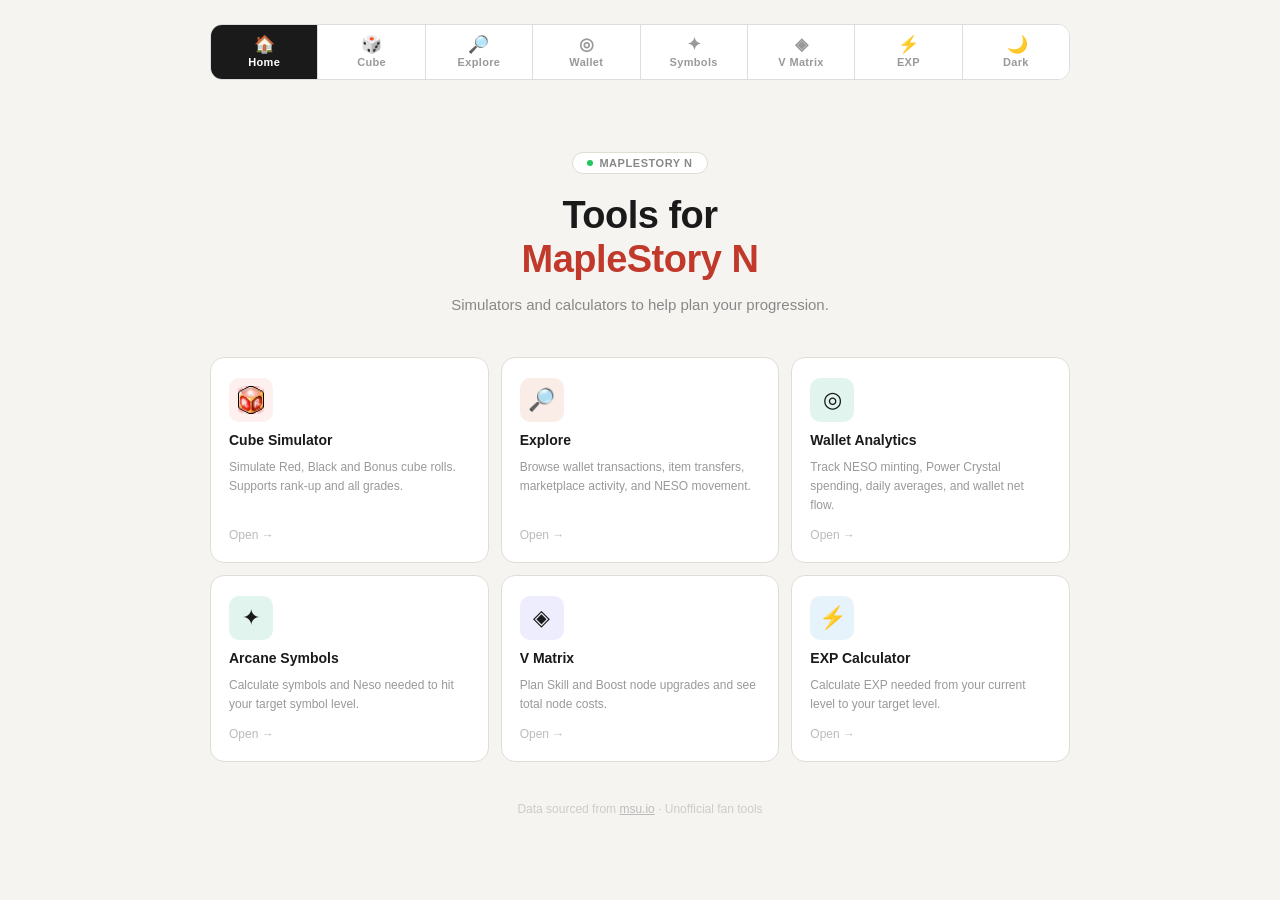
==== commit 1f0b9e13: "Add files via upload" ====
--- a/index.html
+++ b/index.html
@@ -1,138 +1,219 @@
-<!DOCTYPE html>
-<html lang="en">
-<head>
-<meta charset="UTF-8">
-<meta name="viewport" content="width=device-width, initial-scale=1.0">
-<title>MSU Tools — MapleStory N</title>
-<style>
-  *, *::before, *::after { box-sizing: border-box; margin: 0; padding: 0; }
-  body { font-family: -apple-system, BlinkMacSystemFont, 'Segoe UI', sans-serif; background: #f5f4f0; color: #1a1a1a; min-height: 100vh; padding: 24px 16px; }
-  .container { max-width: 680px; margin: 0 auto; }
+<!DOCTYPE html><html lang="en"><head><meta charset="UTF-8"><meta name="viewport" content="width=device-width,initial-scale=1"><title>MSU Tools — MapleStory N</title><style>*, *::before, *::after { box-sizing: border-box; margin: 0; padding: 0; }
+
+  body {
+    font-family: -apple-system, BlinkMacSystemFont, 'Segoe UI', sans-serif;
+    background: #f5f4f0;
+    color: #1a1a1a;
+    min-height: 100vh;
+    padding: 24px 16px;
+  }
+
+  .container {
+    max-width: 860px;
+    margin: 0 auto;
+  }
 
   /* ── NAV ── */
-  .site-nav { display: flex; gap: 0; margin-bottom: 24px; border-radius: 12px; overflow: hidden; border: 1px solid #ddd; background: #fff; }
+  .site-nav {
+    display: flex;
+    gap: 0;
+    margin-bottom: 24px;
+    border-radius: 12px;
+    overflow: hidden;
+    border: 1px solid #ddd;
+    background: #fff;
+  }
+
   .nav-tab {
-    flex: 1; padding: 11px 8px; text-align: center;
-    font-size: 13px; font-weight: 600; border: none; background: #fff;
-    color: #999; transition: background 0.15s, color 0.15s; border-right: 1px solid #ddd;
-    display: flex; flex-direction: column; align-items: center; gap: 3px;
-    font-family: inherit; text-decoration: none;
-  }
+    flex: 1;
+    padding: 11px 8px;
+    text-align: center;
+    font-size: 13px;
+    font-weight: 600;
+    border: none;
+    background: #fff;
+    color: #999;
+    transition: background 0.15s, color 0.15s;
+    border-right: 1px solid #ddd;
+    display: flex;
+    flex-direction: column;
+    align-items: center;
+    gap: 3px;
+    font-family: inherit;
+    text-decoration: none;
+  }
+
   .nav-tab:last-child { border-right: none; }
-  .nav-tab .nav-icon { font-size: 17px; line-height: 1; }
-  .nav-tab .nav-icon-img { width: 20px; height: 20px; object-fit: contain; }
-  .nav-tab .nav-label { font-size: 11px; letter-spacing: 0.03em; }
-  .nav-tab.active { background: #1a1a1a; color: #fff; }
-  .nav-tab:not(.active):hover { background: #f5f4f0; color: #555; }
+
+  .nav-tab .nav-icon {
+    font-size: 17px;
+    line-height: 1;
+  }
+
+  .nav-tab .nav-icon-img {
+    width: 20px;
+    height: 20px;
+    object-fit: contain;
+  }
+
+  .nav-tab .nav-label {
+    font-size: 11px;
+    letter-spacing: 0.03em;
+  }
+
+  .nav-tab.active {
+    background: #1a1a1a;
+    color: #fff;
+  }
+
+  .nav-tab:not(.active):hover {
+    background: #f5f4f0;
+    color: #555;
+  }
 
   /* ── HERO ── */
-  .hero { text-align: center; padding: 48px 0 40px; }
+  .hero {
+    text-align: center;
+    padding: 48px 0 40px;
+  }
+
   .hero-badge {
-    display: inline-flex; align-items: center; gap: 6px;
-    background: #fff; border: 1px solid #e0ddd5; border-radius: 99px;
-    padding: 4px 14px; font-size: 11px; font-weight: 600; color: #888;
-    letter-spacing: 0.05em; text-transform: uppercase; margin-bottom: 20px;
-  }
-  .hero-badge .dot { width: 6px; height: 6px; border-radius: 50%; background: #22c55e; display: inline-block; }
-  .hero h1 { font-size: 38px; font-weight: 700; letter-spacing: -0.5px; margin-bottom: 12px; line-height: 1.15; }
-  .hero h1 em { font-style: normal; color: #c0392b; }
-  .hero p { font-size: 15px; color: #888; max-width: 380px; margin: 0 auto; line-height: 1.6; }
+    display: inline-flex;
+    align-items: center;
+    gap: 6px;
+    background: #fff;
+    border: 1px solid #e0ddd5;
+    border-radius: 99px;
+    padding: 4px 14px;
+    font-size: 11px;
+    font-weight: 600;
+    color: #888;
+    letter-spacing: 0.05em;
+    text-transform: uppercase;
+    margin-bottom: 20px;
+  }
+
+  .hero-badge .dot {
+    width: 6px;
+    height: 6px;
+    border-radius: 50%;
+    background: #22c55e;
+    display: inline-block;
+  }
+
+  .hero h1 {
+    font-size: 38px;
+    font-weight: 700;
+    letter-spacing: -0.5px;
+    margin-bottom: 12px;
+    line-height: 1.15;
+  }
+
+  .hero h1 em {
+    font-style: normal;
+    color: #c0392b;
+  }
+
+  .hero p {
+    font-size: 15px;
+    color: #888;
+    max-width: 420px;
+    margin: 0 auto;
+    line-height: 1.6;
+  }
 
   /* ── TOOL CARDS ── */
-  .tools-grid { display: grid; grid-template-columns: repeat(3, 1fr); gap: 12px; margin-bottom: 32px; }
-  @media (max-width: 520px) { .tools-grid { grid-template-columns: 1fr; } }
+  .tools-grid {
+    display: grid;
+    grid-template-columns: repeat(3, 1fr);
+    gap: 12px;
+    margin-bottom: 32px;
+  }
+
+  @media (max-width: 760px) {
+    .tools-grid {
+      grid-template-columns: repeat(2, 1fr);
+    }
+  }
+
+  @media (max-width: 520px) {
+    .tools-grid {
+      grid-template-columns: 1fr;
+    }
+  }
 
   .tool-card {
-    background: #fff; border: 1px solid #e0ddd5; border-radius: 14px;
-    padding: 20px 18px; text-decoration: none; color: inherit;
+    background: #fff;
+    border: 1px solid #e0ddd5;
+    border-radius: 14px;
+    padding: 20px 18px;
+    text-decoration: none;
+    color: inherit;
     transition: border-color 0.15s, transform 0.12s;
-    display: flex; flex-direction: column; gap: 10px;
-  }
-  .tool-card:hover { border-color: #bbb; transform: translateY(-2px); }
-  .tool-card:active { transform: translateY(0); }
+    display: flex;
+    flex-direction: column;
+    gap: 10px;
+  }
+
+  .tool-card:hover {
+    border-color: #bbb;
+    transform: translateY(-2px);
+  }
+
+  .tool-card:active {
+    transform: translateY(0);
+  }
 
   .tool-icon {
-    width: 44px; height: 44px; border-radius: 10px;
-    display: flex; align-items: center; justify-content: center;
-    font-size: 22px; flex-shrink: 0;
-  }
-  .icon-cube { background: #fdf0ef; }
-  .icon-sym  { background: #E1F5EE; }
-  .icon-vmat { background: #EEEDFE; }
-
-  .tool-icon img { width: 28px; height: 28px; object-fit: contain; }
-
-  .tool-name { font-size: 14px; font-weight: 700; }
-  .tool-desc { font-size: 12px; color: #999; line-height: 1.55; flex: 1; }
-  .tool-arrow { font-size: 12px; color: #bbb; margin-top: 4px; }
+    width: 44px;
+    height: 44px;
+    border-radius: 10px;
+    display: flex;
+    align-items: center;
+    justify-content: center;
+    font-size: 22px;
+    flex-shrink: 0;
+  }
+
+  .icon-cube   { background: #fdf0ef; }
+  .icon-sym    { background: #E1F5EE; }
+  .icon-vmat   { background: #EEEDFE; }
+  /* .icon-legion { background: #FAECE7; } */
+  .icon-exp    { background: #E7F3FA; }
+  .icon-wallet { background: #E1F5EE; }
+  .icon-explore { background: #FAECE7; }
+  .tool-icon img {
+    width: 28px;
+    height: 28px;
+    object-fit: contain;
+  }
+
+  .tool-name {
+    font-size: 14px;
+    font-weight: 700;
+  }
+
+  .tool-desc {
+    font-size: 12px;
+    color: #999;
+    line-height: 1.55;
+    flex: 1;
+  }
+
+  .tool-arrow {
+    font-size: 12px;
+    color: #bbb;
+    margin-top: 4px;
+  }
 
   /* ── FOOTER ── */
-  .footer { text-align: center; font-size: 12px; color: #ccc; padding: 8px 0 16px; }
-  .footer a { color: #bbb; }
-</style>
-</head>
-<body>
-<div class="container">
-
-  <!-- NAV -->
-  <nav class="site-nav">
-    <a class="nav-tab active" href="index.html">
-      <span class="nav-icon">🏠</span>
-      <span class="nav-label">Home</span>
-    </a>
-    <a class="nav-tab" href="cube.html">
-      <img class="nav-icon-img" src="images/RED.webp" onerror="this.style.display='none';this.insertAdjacentHTML('afterend','<span style=font-size:17px>🎲</span>')" alt="">
-      <span class="nav-label">Cube Sim</span>
-    </a>
-    <a class="nav-tab" href="symbols.html">
-      <span class="nav-icon">✦</span>
-      <span class="nav-label">Symbols</span>
-    </a>
-    <a class="nav-tab" href="vmatrix.html">
-      <span class="nav-icon">◈</span>
-      <span class="nav-label">V Matrix</span>
-    </a>
-  </nav>
-
-  <!-- HERO -->
-  <div class="hero">
-    <div class="hero-badge"><span class="dot"></span> MapleStory N</div>
-    <h1>Tools for<br><em>MapleStory N</em></h1>
-    <p>Simulators and calculators to help plan your progression.</p>
-  </div>
-
-  <!-- TOOL CARDS -->
-  <div class="tools-grid">
-
-    <a class="tool-card" href="cube.html">
-      <div class="tool-icon icon-cube">
-        <img src="images/RED.webp" onerror="this.outerHTML='<span style=font-size:22px>🎲</span>'" alt="">
-      </div>
-      <div class="tool-name">Cube Simulator</div>
-      <div class="tool-desc">Simulate Red, Black and Bonus cube rolls. Supports rank-up and all grades.</div>
-      <div class="tool-arrow">Open →</div>
-    </a>
-
-    <a class="tool-card" href="symbols.html">
-      <div class="tool-icon icon-sym">✦</div>
-      <div class="tool-name">Arcane Symbols</div>
-      <div class="tool-desc">Calculate symbols and Neso needed to hit your target symbol level.</div>
-      <div class="tool-arrow">Open →</div>
-    </a>
-
-    <a class="tool-card" href="vmatrix.html">
-      <div class="tool-icon icon-vmat">◈</div>
-      <div class="tool-name">V Matrix</div>
-      <div class="tool-desc">Plan Skill and Boost node upgrades and see total node costs.</div>
-      <div class="tool-arrow">Open →</div>
-    </a>
-
-  </div>
-
-  <div class="footer">
-    Data sourced from <a href="https://msu.io/maplestoryn" target="_blank">msu.io</a> · Unofficial fan tools
-  </div>
-
-</div>
-</body>
-</html>
+  .footer {
+    text-align: center;
+    font-size: 12px;
+    color: #ccc;
+    padding: 8px 0 16px;
+  }
+
+  .footer a {
+    color: #bbb;
+  }</style><link rel="stylesheet" href="css/nav.css"><link rel="stylesheet" href="css/theme.css"></head><body><div class="container"><div id="siteNavMount"></div><div class="hero"><div class="hero-badge"><span class="dot"></span> MapleStory N</div><h1>Tools for<br><em>MapleStory N</em></h1><p>Simulators and calculators to help plan your progression.</p></div><div class="tools-grid"><a class="tool-card" href="cube.html"><div class="tool-icon icon-cube"><img src="images/RED.webp" onerror="this.outerHTML='<span style=font-size:22px>🎲</span>'" alt=""></div><div class="tool-name">Cube Simulator</div><div class="tool-desc">Simulate Red, Black and Bonus cube rolls. Supports rank-up and all grades.</div><div class="tool-arrow">Open →</div></a><a class="tool-card" href="explore.html"><div class="tool-icon icon-explore">🔎</div><div class="tool-name">Explore</div><div class="tool-desc">Browse wallet transactions, item transfers, marketplace activity, and NESO movement.</div><div class="tool-arrow">Open →</div></a><a class="tool-card" href="wallet.html"><div class="tool-icon icon-wallet">◎</div><div class="tool-name">Wallet Analytics</div><div class="tool-desc">Track NESO minting, Power Crystal spending, daily averages, and wallet net flow.</div><div class="tool-arrow">Open →</div></a><a class="tool-card" href="symbols.html"><div class="tool-icon icon-sym">✦</div><div class="tool-name">Arcane Symbols</div><div class="tool-desc">Calculate symbols and Neso needed to hit your target symbol level.</div><div class="tool-arrow">Open →</div></a><a class="tool-card" href="vmatrix.html"><div class="tool-icon icon-vmat">◈</div><div class="tool-name">V Matrix</div><div class="tool-desc">Plan Skill and Boost node upgrades and see total node costs.</div><div class="tool-arrow">Open →</div></a><a class="tool-card" href="exp.html"><div class="tool-icon icon-exp">⚡</div><div class="tool-name">EXP Calculator</div><div class="tool-desc">Calculate EXP needed from your current level to your target level.</div><div class="tool-arrow">Open →</div></a></div><div class="footer">Data sourced from <a href="https://msu.io/maplestoryn" target="_blank">msu.io</a> · Unofficial fan tools</div></div><script src="js/theme.js"></script><script src="js/nav.js"></script><script>renderSiteNav('home');</script></body></html>
--- a/css/nav.css
+++ b/css/nav.css
@@ -0,0 +1 @@
+.site-nav{display:flex;max-width:860px;margin:0 auto 24px;border-radius:12px;overflow:hidden;border:1px solid #ddd;background:#fff}.nav-tab{flex:1;padding:11px 8px;text-align:center;font-size:13px;font-weight:600;border:none;background:#fff;color:#999;transition:background .15s,color .15s;border-right:1px solid #ddd;display:flex;flex-direction:column;align-items:center;gap:3px;font-family:inherit;text-decoration:none}.nav-tab:last-child{border-right:none}.nav-tab .nav-icon{font-size:17px;line-height:1}.nav-tab .nav-label{font-size:11px;letter-spacing:.03em}.nav-tab.active{background:#1a1a1a;color:#fff}.nav-tab:not(.active):hover{background:#f5f4f0;color:#555}@media(max-width:560px){.site-nav{overflow-x:auto;border-radius:10px;margin-bottom:18px;scrollbar-width:none}.site-nav::-webkit-scrollbar{display:none}.nav-tab{min-width:72px;flex:0 0 auto;padding:8px 6px;gap:2px}.nav-tab .nav-icon{font-size:14px}.nav-tab .nav-label{font-size:10px}}.theme-toggle-nav{cursor:pointer}button.nav-tab{appearance:none;-webkit-appearance:none}
--- a/css/theme.css
+++ b/css/theme.css
@@ -0,0 +1 @@
+:root{color-scheme:light;--msu-bg:#f5f4f0;--msu-surface:#fff;--msu-surface-2:#fafafa;--msu-surface-3:#f0efe8;--msu-border:#e0ddd5;--msu-border-2:#ddd;--msu-text:#1a1a1a;--msu-muted:#888;--msu-muted-2:#999;--msu-faint:#bbb;--msu-accent:#0F6E56;--msu-accent-2:#534AB7;--msu-red:#c0392b;--msu-green:#0F6E56;--msu-orange:#d4712a}html.msu-dark{color-scheme:dark;--msu-bg:#0F0D09;--msu-surface:#1C1710;--msu-surface-2:#141008;--msu-surface-3:#231D14;--msu-border:#2E2418;--msu-border-2:#3A2E20;--msu-text:#EDE5D8;--msu-muted:#7A6E5E;--msu-muted-2:#A99B88;--msu-faint:#4A3E30;--msu-accent:#E8820C;--msu-accent-2:#F5C842;--msu-red:#E06060;--msu-green:#2EAF7D;--msu-orange:#FB923C}html.msu-dark body{background:var(--msu-bg)!important;color:var(--msu-text)!important}html.msu-dark .site-nav{background:var(--msu-surface)!important;border-color:var(--msu-border)!important}html.msu-dark .nav-tab{background:var(--msu-surface)!important;color:var(--msu-muted)!important;border-right-color:var(--msu-border)!important}html.msu-dark .nav-tab.active{background:linear-gradient(135deg,#e8820c,#d4600a)!important;color:#fff!important}html.msu-dark .nav-tab:not(.active):hover,html.msu-dark .theme-toggle-nav:hover{background:#2e2418!important;color:var(--msu-text)!important}.theme-toggle-nav{cursor:pointer}.theme-toggle-nav .nav-icon{width:17px;text-align:center}html.msu-dark .char-level-now,html.msu-dark .char-name,html.msu-dark .metric-val,html.msu-dark .slider-header strong,html.msu-dark .stat-val,html.msu-dark .tool-name,html.msu-dark h1,html.msu-dark h2,html.msu-dark h3{color:var(--msu-text)!important}html.msu-dark .card-title,html.msu-dark .cg-label,html.msu-dark .char-job,html.msu-dark .empty-note,html.msu-dark .field label,html.msu-dark .footer,html.msu-dark .metric-label,html.msu-dark .rank-up-chance,html.msu-dark .sim-header .sub,html.msu-dark .slider-header span,html.msu-dark .slider-hint,html.msu-dark .stat-label,html.msu-dark .sub,html.msu-dark .tool-desc,html.msu-dark footer{color:var(--msu-muted)!important}html.msu-dark .app,html.msu-dark .card,html.msu-dark .current-grade-bar,html.msu-dark .metric,html.msu-dark .pot-tabs,html.msu-dark .stat,html.msu-dark .summary,html.msu-dark .tool-card{background:var(--msu-surface)!important;border-color:var(--msu-border)!important;box-shadow:0 2px 12px rgba(0,0,0,.35)}html.msu-dark .tool-card:hover{border-color:var(--msu-border-2)!important}html.msu-dark .footer a,html.msu-dark .tool-arrow,html.msu-dark footer a{color:var(--msu-muted-2)!important}html.msu-dark .filter-search,html.msu-dark .page-size-select,html.msu-dark .wanted-select,html.msu-dark input,html.msu-dark select,html.msu-dark textarea{background:var(--msu-surface-2)!important;color:var(--msu-text)!important;border-color:var(--msu-border-2)!important}html.msu-dark .filter-search:focus,html.msu-dark .wanted-select:focus,html.msu-dark input:focus,html.msu-dark select:focus,html.msu-dark textarea:focus{border-color:var(--msu-accent)!important;box-shadow:0 0 0 3px rgba(232,130,12,.14)!important}html.msu-dark input::placeholder,html.msu-dark textarea::placeholder{color:var(--msu-faint)!important}html.msu-dark .btn,html.msu-dark .btn-load,html.msu-dark .dp-btn-apply{background:linear-gradient(135deg,#e8820c,#d4600a)!important;border-color:transparent!important;color:#fff!important}html.msu-dark .btn-sm,html.msu-dark .dp-btn-cancel,html.msu-dark .dp-cal-nav,html.msu-dark .dp-close,html.msu-dark .grade-btn,html.msu-dark .pill,html.msu-dark .pot-tab,html.msu-dark .type-tab{background:var(--msu-surface)!important;color:var(--msu-muted)!important;border-color:var(--msu-border-2)!important}html.msu-dark .btn-sm:hover,html.msu-dark .grade-btn:hover,html.msu-dark .pill:hover,html.msu-dark .pot-tab:hover,html.msu-dark .type-tab:hover{background:#2e2418!important;color:var(--msu-text)!important}html.msu-dark .tx-table,html.msu-dark table{background:var(--msu-surface)!important;color:var(--msu-text)!important}html.msu-dark .tx-table th,html.msu-dark th{background:var(--msu-surface-2)!important;color:var(--msu-muted)!important;border-color:var(--msu-border)!important}html.msu-dark .tx-table td,html.msu-dark td{color:#c8bfb0!important;border-color:var(--msu-border)!important}html.msu-dark .tx-table tr:hover td,html.msu-dark tr:hover td{background:rgba(232,130,12,.05)!important}html.msu-dark .hero-badge{background:var(--msu-surface)!important;border-color:var(--msu-border)!important;color:var(--msu-muted)!important}html.msu-dark .hero h1 em{color:#f5c842!important}html.msu-dark .icon-cube,html.msu-dark .icon-exp,html.msu-dark .icon-explore,html.msu-dark .icon-sym,html.msu-dark .icon-vmat,html.msu-dark .icon-wallet{background:#2e2418!important}html.msu-dark .green,html.msu-dark .metric-val.green,html.msu-dark .stat-val.green,html.msu-dark .teal{color:var(--msu-green)!important}html.msu-dark .metric-val.red,html.msu-dark .red,html.msu-dark .stat-val.orange{color:var(--msu-red)!important}html.msu-dark .blue,html.msu-dark .metric-val.blue{color:#4a8fd4!important}html.msu-dark .char-row,html.msu-dark .dp-days button,html.msu-dark .dp-modal,html.msu-dark .history-item,html.msu-dark .line-row,html.msu-dark .summary-box{background:var(--msu-surface-2)!important;border-color:var(--msu-border)!important;color:var(--msu-text)!important}html.msu-dark .progress-wrap{background:var(--msu-surface-3)!important}html.msu-dark ::-webkit-scrollbar{width:6px;height:6px}html.msu-dark ::-webkit-scrollbar-track{background:#141008}html.msu-dark ::-webkit-scrollbar-thumb{background:#3a2e20;border-radius:3px}html.msu-dark ::-webkit-scrollbar-thumb:hover{background:#e8820c}html.msu-dark .line-name{color:var(--msu-text)!important}html.msu-dark .line-num{color:var(--msu-muted-2)!important}html.msu-dark .badge-normal{background:var(--msu-surface-3)!important;color:var(--msu-muted-2)!important}html.msu-dark .badge-prime{background:rgba(245,200,66,.12)!important;color:#f5c842!important;border:1px solid rgba(245,200,66,.22)!important}
